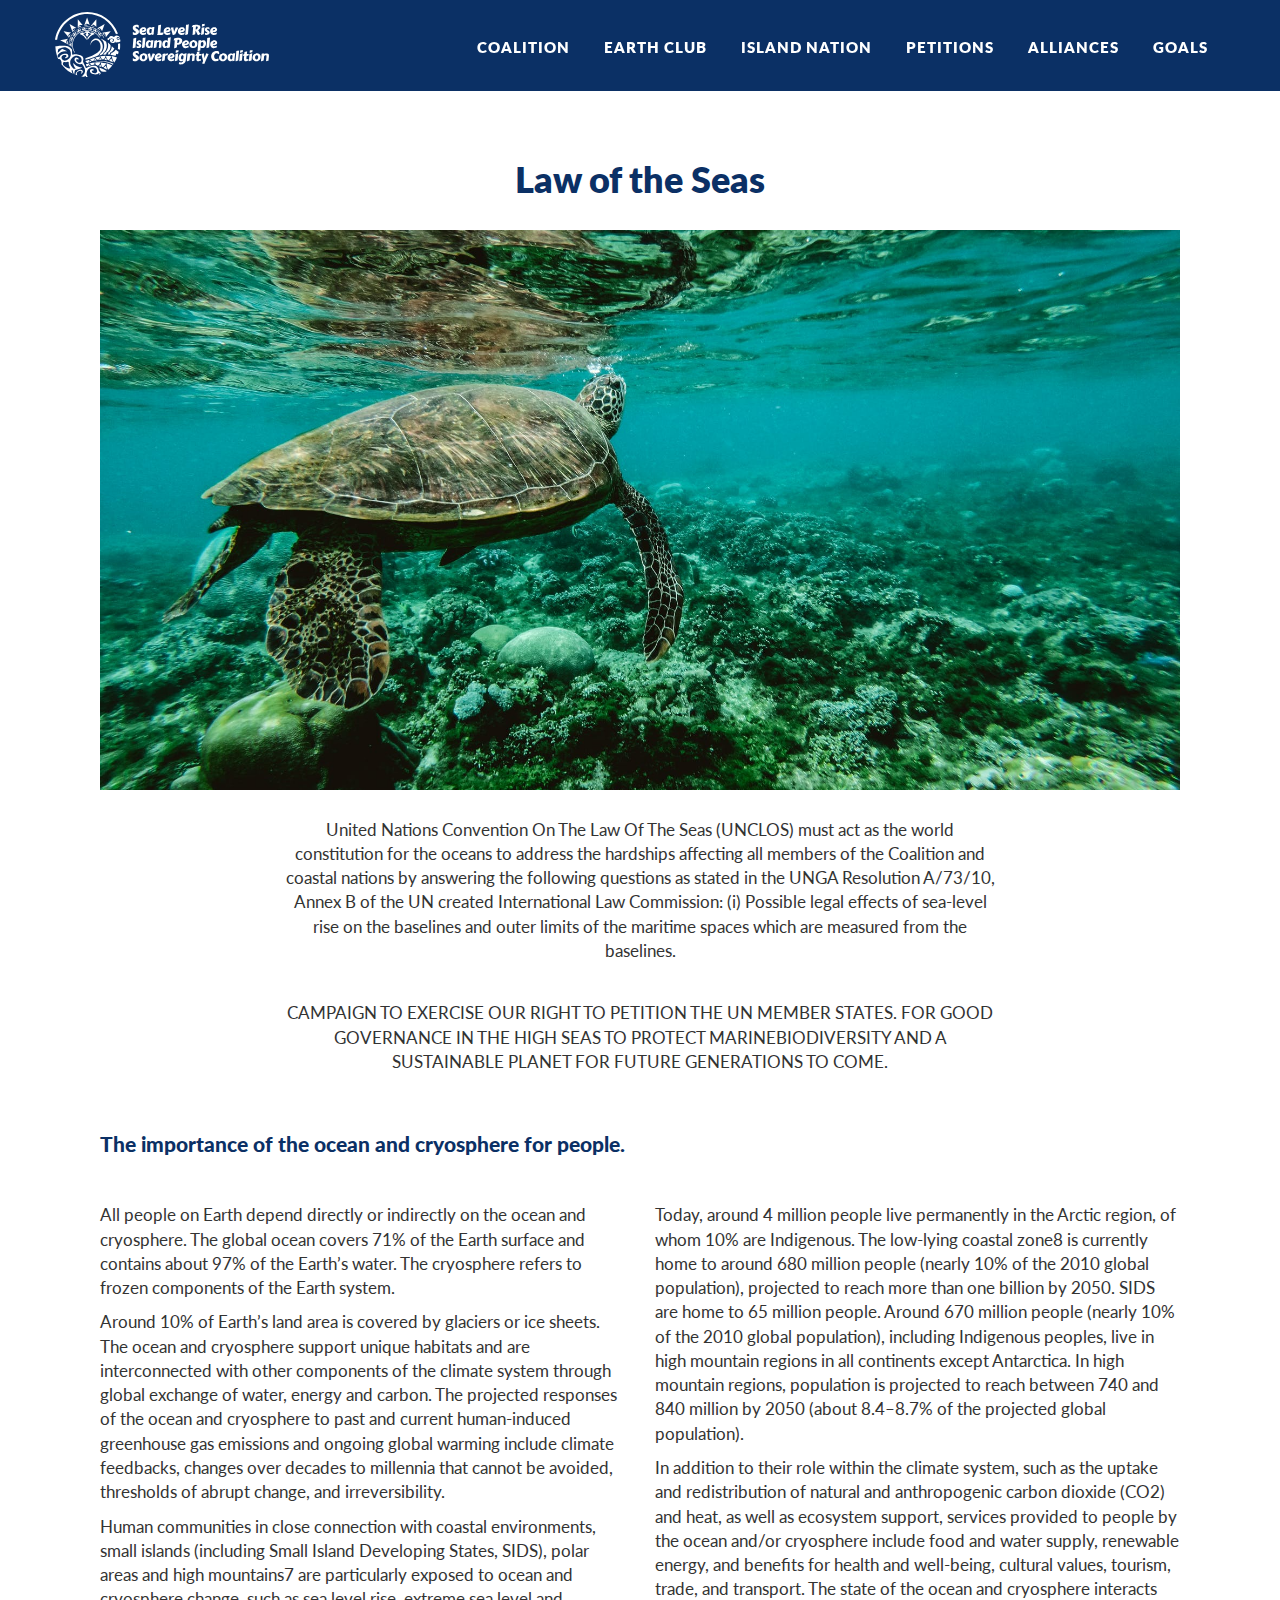
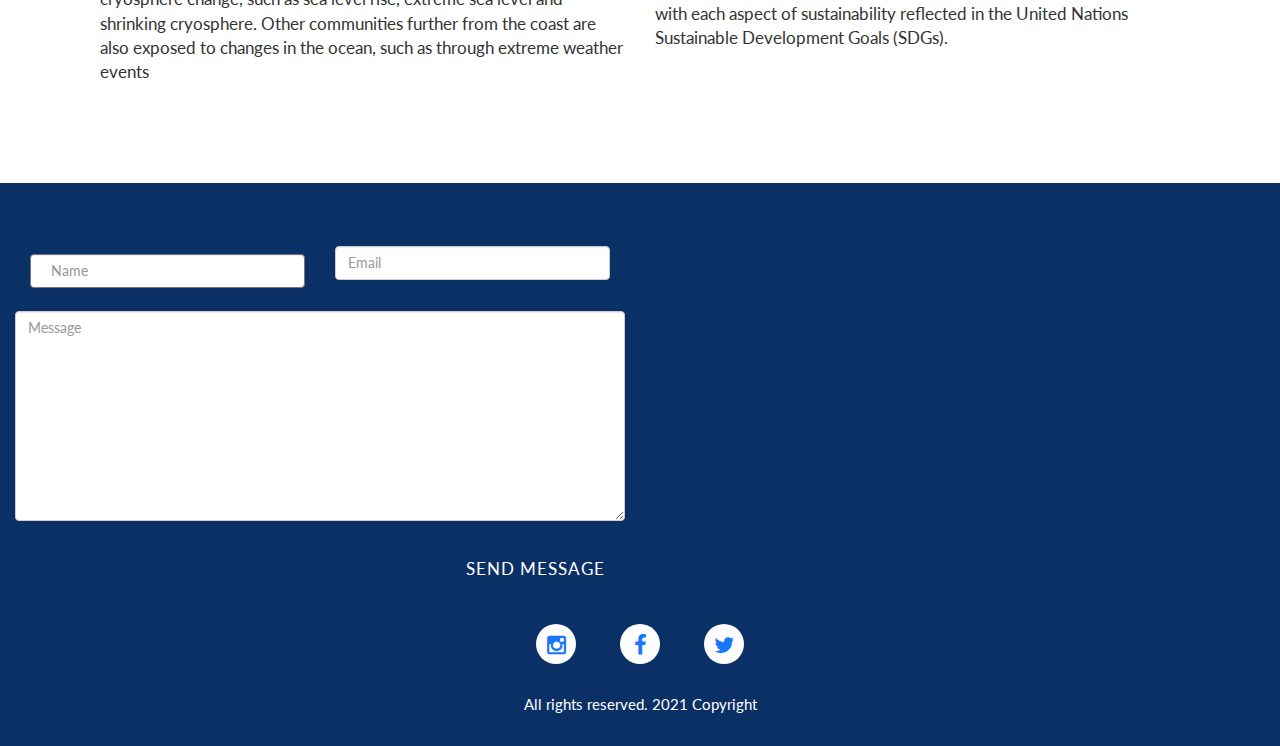
==== petition.html @ afe3230c "Subo petition" ====
<!DOCTYPE html>
<html lang="en">
	<head>
		<meta charset="utf-8" />
		<meta name="viewport" content="width=device-width, initial-scale=1" />
		<title>SLRIPSC</title>
		<meta name="description" content="" />
		<meta name="author" content="Facundo A. Strauch and Brian Corbalan" />

		<!-- Favicons
    ================================================== -->
		<link rel="shortcut icon" href="img/favico.png" type="image/x-icon" />
		<link rel="apple-touch-icon" href="img/apple-touch-icon.png" />
		<link
			rel="apple-touch-icon"
			sizes="72x72"
			href="img/apple-touch-icon-72x72.png"
		/>
		<link
			rel="apple-touch-icon"
			sizes="114x114"
			href="img/apple-touch-icon-114x114.png"
		/>

		<!-- Bootstrap -->
		<link rel="stylesheet" type="text/css" href="css/bootstrap.css" />
		<link
			rel="stylesheet"
			type="text/css"
			href="fonts/font-awesome/css/font-awesome.css"
		/>

		<!-- Slider
    ================================================== -->
		<link href="css/owl.carousel.css" rel="stylesheet" media="screen" />
		<link href="css/owl.theme.css" rel="stylesheet" media="screen" />

		<!-- Stylesheet
    ================================================== -->
		<link rel="stylesheet" type="text/css" href="css/style.css" />
		<link
			rel="stylesheet"
			type="text/css"
			href="css/nivo-lightbox/nivo-lightbox.css"
		/>
		<link
			rel="stylesheet"
			type="text/css"
			href="css/nivo-lightbox/default.css"
		/>
		<link rel="preconnect" href="https://fonts.gstatic.com" />
		<link
			href="https://fonts.googleapis.com/css2?family=Lato:ital,wght@0,400;0,900;1,400&display=swap"
			rel="stylesheet"
		/>

		<!-- HTML5 shim and Respond.js for IE8 support of HTML5 elements and media queries -->
		<!-- WARNING: Respond.js doesn't work if you view the page via file:// -->
		<!--[if lt IE 9]>
			<script src="https://oss.maxcdn.com/html5shiv/3.7.2/html5shiv.min.js"></script>
			<script src="https://oss.maxcdn.com/respond/1.4.2/respond.min.js"></script>
		<![endif]-->
	</head>
	<body id="page-top" data-spy="scroll" data-target=".navbar-fixed-top">
		<!-- Navigation
    ==========================================-->
		<nav id="menu" class="navbar navbar-default navbar-fixed-top back-mainblue">
			<div class="container">
				<!-- Brand and toggle get grouped for better mobile display -->
				<div class="navbar-header">
					<button
						type="button"
						class="navbar-toggle collapsed"
						data-toggle="collapse"
						data-target="#bs-example-navbar-collapse-1"
					>
						<span class="sr-only">Toggle navigation</span>
						<span class="icon-bar"></span> <span class="icon-bar"></span>
						<span class="icon-bar"></span>
					</button>
					<a
						class="navbar-brand page-scroll flex-row logo_large"
						href="index.html#page-top"
						><img
							src="img/logo.svg"
							class="logo_img"
							alt="Sea Level Rise Island People Sovereignty Coalition logo"
					/></a>
					<a
						class="navbar-brand page-scroll flex-row logo_small"
						href="#page-top"
						><img
							src="img/logo_small.svg"
							class="logo_img"
							alt="Sea Level Rise Island People Sovereignty Coalition logo"
					/></a>
				</div>

				<!-- Collect the nav links, forms, and other content for toggling -->
				<div class="collapse navbar-collapse" id="bs-example-navbar-collapse-1">
					<ul class="nav navbar-nav navbar-right">
						<li><a href="index.html#slrc" class="page-scroll">Coalition</a></li>
						<li>
							<a href="index.html#earthc" class="page-scroll">Earth Club</a>
						</li>
						<li>
							<a href="index.html#sids" class="page-scroll">Island Nation</a>
						</li>
						<li>
							<a href="index.html#petitions" class="page-scroll">Petitions</a>
						</li>
						<li>
							<a href="index.html#alliances" class="page-scroll">Alliances</a>
						</li>
						<li><a href="index.html#goals" class="page-scroll">Goals</a></li>
					</ul>
				</div>
				<!-- /.navbar-collapse -->
			</div>
			<!-- /.container-fluid -->
		</nav>

		<!-- Sign to Protect Section -->
		<div>
			<div class="first container">
				<div class="row col-xs-12 col-md-12 first slrc_paragraph last-half">
					<div class="section-title">
						<h2 class="tx-center">Law of the Seas</h2>
					</div>
					<div class="col-xs-12 col-md-12 mb-2em">
						<img
							src="img/Petitions/petition-01.jpg"
							class="petitionimg"
							alt="turtle happy"
						/>
					</div>
					<div
						class="col-xs-12 col-md-10 col-md-offset-1 col-lg-8 col-lg-offset-2 tx-center mb-2em"
					>
						<p>
							United Nations Convention On The Law Of The Seas (UNCLOS) must act
							as the world constitution for the oceans to address the hardships
							affecting all members of the Coalition and coastal nations by
							answering the following questions as stated in the UNGA Resolution
							A/73/10, Annex B of the UN created International Law Commission:
							(i) Possible legal effects of sea-level rise on the baselines and
							outer limits of the maritime spaces which are measured from the
							baselines.
						</p>
					</div>

						<div
							class="col-xs-12 col-md-10 col-md-offset-1 col-lg-8 col-lg-offset-2 tx-center mb-2em"
						>
							<p class="uppercase">
								Campaign to exercise our right to petition the un member states.
								For good governance in the high seas to protect
								marinebiodiversity and a sustainable planet for future
								generations to come.
							</p>
						</div>

						<div class="col-xs-12 col-md-12 mb-2em">
							<h3>The importance of the ocean and cryosphere for people.</h3>
						</div>
						<div class="col-xs-12 col-md-6 mb-2em">
							<p>
								All people on Earth depend directly or indirectly on the ocean
								and cryosphere. The global ocean covers 71% of the Earth surface
								and contains about 97% of the Earth’s water. The cryosphere
								refers to frozen components of the Earth system.
							</p>
							<p>
								Around 10% of Earth’s land area is covered by glaciers or ice
								sheets. The ocean and cryosphere support unique habitats and are
								interconnected with other components of the climate system
								through global exchange of water, energy and carbon. The
								projected responses of the ocean and cryosphere to past and
								current human-induced greenhouse gas emissions and ongoing
								global warming include climate feedbacks, changes over decades
								to millennia that cannot be avoided, thresholds of abrupt
								change, and irreversibility.
							</p>
							<p>
								Human communities in close connection with coastal environments,
								small islands (including Small Island Developing States, SIDS),
								polar areas and high mountains7 are particularly exposed to
								ocean and cryosphere change, such as sea level rise, extreme sea
								level and shrinking cryosphere. Other communities further from
								the coast are also exposed to changes in the ocean, such as
								through extreme weather events
							</p>
						</div>

						<div class="col-xs-12 col-md-6 mb-2em">
							<p>
								Today, around 4 million people live permanently in the Arctic
								region, of whom 10% are Indigenous. The low-lying coastal zone8
								is currently home to around 680 million people (nearly 10% of
								the 2010 global population), projected to reach more than one
								billion by 2050. SIDS are home to 65 million people. Around 670
								million people (nearly 10% of the 2010 global population),
								including Indigenous peoples, live in high mountain regions in
								all continents except Antarctica. In high mountain regions,
								population is projected to reach between 740 and 840 million by
								2050 (about 8.4–8.7% of the projected global population).
							</p>
							<p>
								In addition to their role within the climate system, such as the
								uptake and redistribution of natural and anthropogenic carbon
								dioxide (CO2) and heat, as well as ecosystem support, services
								provided to people by the ocean and/or cryosphere include food
								and water supply, renewable energy, and benefits for health and
								well-being, cultural values, tourism, trade, and transport. The
								state of the ocean and cryosphere interacts with each aspect of
								sustainability reflected in the United Nations Sustainable
								Development Goals (SDGs).
							</p>
						</div>
					</div>
				</div>
			</div>
		</div>

		<div class="col-xs-12 col-md-6">
			<h3>Leave us a message</h3>
			<form name="sentMessage" id="contactForm" novalidate>
						  <div class="row">
							  <div class="col-md-6">
								  <div class="form-group">
									  <input
										  type="text"
										  id="name"
										  class="form-control"
										  placeholder="Name"
										  required="required"
									  />
									  <p class="help-block text-danger"></p>
								  </div>
							  </div>
							  <div class="col-md-6">
								  <div class="form-group">
									  <input
										  type="email"
										  id="email"
										  class="form-control"
										  placeholder="Email"
										  required="required"
									  />
									  <p class="help-block text-danger"></p>
								  </div>
							  </div>
						  </div>
						  <div class="form-group">
							  <textarea
								  name="message"
								  id="message"
								  class="form-control he-15em"
								  rows="4"
								  placeholder="Message"
								  required
							  ></textarea>
							  <p class="help-block text-danger"></p>
						  </div>
						  <div id="success"></div>
						  <button type="submit" class="btn btn-custom btn-lg float-right">
							  Send Message
						  </button>
					  </form>
		  </div>



		<!-- Footer Section -->
		<div id="footer">
			<div class="container text-center">
				<div class="col-md-8 col-md-offset-2">
					<div class="social">
						<ul>
							<li>
								<a href="#"><i class="fa fa-instagram"></i></a>
							</li>
							<li>
								<a href="#"><i class="fa fa-facebook"></i></a>
							</li>
							<li>
								<a href="#"><i class="fa fa-twitter"></i></a>
							</li>
						</ul>
					</div>
					<p>
						All rights reserved. 2021 <a href="#" rel="nofollow">Copyright</a>
					</p>
				</div>
			</div>
		</div>

		<script type="text/javascript" src="js/jquery.1.11.1.js"></script>
		<script type="text/javascript" src="js/bootstrap.js"></script>
		<script type="text/javascript" src="js/SmoothScroll.js"></script>
		<script type="text/javascript" src="js/nivo-lightbox.js"></script>
		<script type="text/javascript" src="js/jquery.isotope.js"></script>
		<script type="text/javascript" src="js/owl.carousel.js"></script>
		<script type="text/javascript" src="js/jqBootstrapValidation.js"></script>
		<script type="text/javascript" src="js/contact_me.js"></script>
		<script type="text/javascript" src="js/main.js"></script>
	</body>
</html>
---- css/style.css ----
:root {
	--background: #F9F9F9;
	--mainprimary:   #1776fc;
	--maindark: #0b3065;
	--black:  #000000;
	--grey: #333333;
	--greysoft: #777777;
	--white: #FFFFFF;
	--gradient:#b6d9f6;
	/* Design by Facundo A. Strauch and Brian Corbalan */
}

  .white{
	color:var(--white);
  }

  .maincolor{
	  color: var(--mainprimary);
  }

  .maindark{
	  color: var(--maindark);
  }

  .bold{
	  font-weight: 900;
  }
  .italic{
	  font-style: italic;
  }

body, html {
	font-family: 'Lato', sans-serif;
	text-rendering: optimizeLegibility !important;
	-webkit-font-smoothing: antialiased !important;
	color: var(--grey);
	font-weight: 400;
	width: 100% !important;
	height: 100% !important;
}
h1{
	font-family: 'Lato', sans-serif;
	margin: 0 0 20px 0;
	font-weight: 800;
	font-size: 36px;
	color: var(--maindark);
}
h2 {
	font-family: 'Lato', sans-serif;
	margin: 0 0 20px 0;
	font-weight: 800;
	font-size: 36px;
	color: var(--maindark);
}
h3, h4 {
    font-family: 'Lato', sans-serif;
    font-size: 21px;
    font-weight: 900;
    color: var(--maindark);
	margin-bottom: 20px;
}
h5 {
	font-family: 'Lato', sans-serif;
	font-weight: 700;
	line-height: 20px;
}
p {
	font-size: 17px;
}
p.intro {
	margin: 12px 0 0;
	line-height: 24px;
}
a {
	color: var(--mainprimary);
	font-weight: 400;
}
a:hover, a:focus {
	text-decoration: none;
	color: var(--maindark);
}
ul, ol {
	list-style: none;
}
.clearfix:after {
	visibility: hidden;
	display: block;
	font-size: 0;
	content: " ";
	clear: both;
	height: 0;
}
.clearfix {
	display: inline-block;
}
* html .clearfix {
	height: 1%;
}
.clearfix {
	display: block;
}
ul, ol {
	padding: 0;
}
hr {
	height: 3px;
	width: 70px;
	text-align: center;
	position: relative;
	background: var(--mainprimary);
	margin: 0 auto;
	margin-bottom: 20px;
	border: 0;
}
.tx-center{
	text-align: center;
}
.tx-right{
	text-align: right;
}
.tx-left{
	text-align: left;
}

.flex_end{
	display: flex;
	justify-content: flex-end;
}

.uppercase{
	text-transform: uppercase;
}



/* Navigation */
#menu {
	padding: 20px;
	transition: all 0.8s;
}
.logo_img{
	height: 130%;
	margin-top: 0;
}

@media (max-width: 300px){
	.logo_img {
		height: 85%;
		margin-top: 12px;
	}
}

@media (max-width: 768px) {
	.logo_img {
		margin-left: 20px;
	}
}

#menu.navbar-default {
	background-color: rgba(248, 248, 248, 0);
	border-color: rgba(231, 231, 231, 0);
}
#menu a.navbar-brand {
	font-size: 26px;
	font-weight: 600;
	color: var(--white);
	padding: 0;
	transform: translateY(-8px);
}
#menu.navbar-default .navbar-nav > li > a {
    text-transform: uppercase;
    color: var(--white);
    font-size: 15px;
    font-weight: 800;
    letter-spacing: 1px;
    padding: 8px 2px;
    border-radius: 0;
    margin: 9px 15px 0 15px;
}

#menu .logo_large{
	display: block;
}

#menu .logo_small{
	display: none;
}

@media (max-width: 1200px) {
	#menu.navbar-default .navbar-nav > li > a {
		font-size: 15px;
		margin: 9px 10px 0 10px;
	}
}


@media (max-width: 991px) {
	#menu.navbar-default .navbar-nav > li > a {
		margin: 9px 5px 0 5px;
	}
	#menu .logo_large{
		display: none;
	}
	#menu .logo_small{
		display: block;
	}
}

@media (max-width: 767px) {
	#menu .logo_large{
		display: block;
	}
	#menu .logo_small{
		display: none;
	}
}

#menu.navbar-default .navbar-nav > li > a:hover {
	color: var(--mainprimary);
}
.on {
	background: -prefix-linear-gradient(left, var(--maindark),var(--maindark));
	background: linear-gradient(to left, var(--maindark), var(--maindark)); !important;
	padding: 0 !important;
	padding: 15px 0 !important;
}
.navbar-default .navbar-nav > .active > a, .navbar-default .navbar-nav > .active > a:hover, .navbar-default .navbar-nav > .active > a:focus {
	color: var(--mainprimary) !important;
	background-color: transparent;
}
.navbar-toggle {
	border-radius: 0;
}
.navbar-default .navbar-toggle:hover, .navbar-default .navbar-toggle:focus {
	background-color: var(--white);
	border-color: var(--white);
}
.navbar-default .navbar-toggle:hover>.icon-bar {
	background-color: var(--mainprimary);
}
.section-title {
	margin-bottom: 30px;
}
.section-title p {
	font-size: 18px;
}
.w75{
	width: 75%;
    margin: auto;
}

.btn-custom {
	text-transform: uppercase;
	color: var(--white);
	background-color: var(--maindark);
	padding: 10px 20px;
	letter-spacing: 1px;
	margin: 0;
	font-size: 17px;
	font-weight: 400;
	border-radius: 0px;
	margin-top: 20px;
	transition: all 0.3s;
}

.btn-custom:hover, .btn-custom:focus, .btn-custom.focus, .btn-custom:active, .btn-custom.active {
	color: var(--white);
	background-color: var(--mainprimary);
}
.btn:active, .btn.active {
	background-image: none;
	outline: 0;
	-webkit-box-shadow: none;
	box-shadow: none;
}
a:focus, .btn:focus, .btn:active:focus, .btn.active:focus, .btn.focus, .btn:active.focus, .btn.active.focus {
	outline: none;
	outline-offset: none;
}

.btn-custom-in {
	text-transform: uppercase;
	color: var(--white);
	background-color: var(--mainprimary);
	padding: 10px 20px;
	letter-spacing: 1px;
	margin: 0;
	font-size: 17px;
	font-weight: 400;
	border-radius: 0px;
	margin-top: 20px;
	transition: all 0.3s;
}
.btn-custom-in:hover, .btn-custom-in:focus, .btn-custom-in.focus, .btn-custom-in:active, .btn-custom-in.active {
	color: var(--maindark);
	background-color: var(--mainprimary);
}
.btn:active, .btn.active {
	background-image: none;
	outline: 0;
	-webkit-box-shadow: none;
	box-shadow: none;
}
a:focus, .btn:focus, .btn:active:focus, .btn.active:focus, .btn.focus, .btn:active.focus, .btn.active.focus {
	outline: none;
	outline-offset: none;
}


/* Header Section */
.intro {
	display: table;
	width: 100%;
	min-height: 100vh;
	padding: 0;
	background: url(../img/intro-bg.jpg) top center no-repeat;
	background-color: var(--background);
	-webkit-background-size: cover;
	-moz-background-size: cover;
	background-size: cover;
	-o-background-size: cover;
}
.intro .overlay {
	/* Permalink - use to edit and share this gradient: https://colorzilla.com/gradient-editor/#000000+0,0077b6+100&0.6+0,0.4+100 */
background: -moz-linear-gradient(top,  rgba(0,0,0,0.2) 0%, rgba(0,119,182,0.2) 100%); /* FF3.6-15 */
background: -webkit-linear-gradient(top,  rgba(0,0,0,0.2) 0%,rgba(0,119,182,0.2) 100%); /* Chrome10-25,Safari5.1-6 */
background: linear-gradient(to bottom,  rgba(0,0,0,0.2) 0%,rgba(0,119,182,0.2) 100%); /* W3C, IE10+, FF16+, Chrome26+, Opera12+, Safari7+ */
filter: progid:DXImageTransform.Microsoft.gradient( startColorstr='#99000000', endColorstr='#660077b6',GradientType=0 ); /* IE6-9 */
min-height: 100vh;

}
.intro .fa {
	font-size: 94px;
	margin-bottom: 40px;
	color: var(--white);
}
.intro h2 {
	color: var(--white);
	font-size: 4em;
	font-weight: 900;
	letter-spacing: -1px;
	margin-top: 0;
	margin-bottom: 10px;
	text-transform: uppercase;
	font-family: 'Lato', sans-serif;
	font-style: italic;
}

@media (max-width: 2000px) {
	.intro h2 {
		font-size: 3.4em;
	}
}

@media (max-width: 600px) {
	.intro br {
		display: none;
	}
}

header .intro-text {
    padding: 8em 2em 8em 1em;
}
.w100{
	width: 100%;
}
.w50{
	width: 50%;
}
.w25{
	width: 25%;
}

.flex{
	display: flex;
	flex-direction: column;
}

.flex-row{
	display: flex;
	flex-direction: row;
}

.flex-row-responsive{
	display: flex;
	flex-direction: row;
}


/*Why should we care?*/
#care{
	background-color: var(--background);
}
.careimg{
	width: 100%;
    max-height: 40vh;
	min-height: 20em;
    object-fit: cover;
	object-position: top center;
}



/*Education*/
.education_back{
background-color: var(--background);
}


/* Slrc Section */
#slrc{
	background-color: var(--background);
}
.slrc_img{
	width: 100%;
	margin-bottom: 0px;
	position:relative;
}
@media (max-width: 992px){
	.slrc_img{
		margin-bottom: 60px;
	}
}

.slr_one_back{
	width: 100%;
	min-height: 50vh;
	background: var(--background) url(../img/slrc/slrc_one.jpg) center center no-repeat ;
	background-size: cover;
	display: flex;
	padding: 2em 0em;
}

@media (max-width: 992px){
	.slr_one_back{
		background: var(--background);
		min-height: 0vh;
		padding: 0;
	}
}

.slr_two_back{
	width: 100%;
	min-height: 50vh;
	background: var(--background) url(../img/slrc/slrc_two.jpg) center center no-repeat ;
	background-size: cover;
	display: flex;
	padding: 2em 0em;
}

@media (max-width: 992px){
	.slr_two_back{
		background: var(--background);
		min-height: 0vh;
		padding: 0;
	}
}

.slr_three_back{
	width: 100%;
	min-height: 50vh;
	background: var(--background) url(../img/slrc/slrc_three.jpg) center center no-repeat ;
	background-size: cover;
	display: flex;
	padding: 2em 0em;
}

@media (max-width: 992px){
	.slr_three_back{
		background: var(--background);
		min-height: 0vh;
		padding: 0;
	}
}

.slr_four_back{
	width: 100%;
	min-height: 50vh;
	background: var(--background) url(../img/slrc/slrc_five.jpg) center center no-repeat ;
	background-size: cover;
	display: flex;
	padding: 2em 0em;
}

@media (max-width: 992px){
	.slr_four_back{
		background: var(--background);
		min-height: 0vh;
		padding: 0;
	}
}

.slrc-img{
	display: none;
	width: 100%;
	max-height: 20em;
	min-height: 11em;
	margin-top: 2em;
	object-fit: cover;
	object-position: center center;
}

@media (max-width: 992px){
	.slrc-img{
		display: block;
	}
}


/*Otros*/
.pb-80{
	padding-bottom: 80px;
}
.pb-120{
	padding-bottom: 80px;
}

.ptb-8-5{
padding-top: 8em;
padding-bottom: 5em;
}

.mb-1em{
	margin-bottom: 1em;
}

.mb-2em{
	margin-bottom: 2em;
}

.pl-2em{
	padding-left: 2em;
}

.mb-4em{
	margin-bottom: 4em;
}

.mr-2em{
	margin-right: 2em;
}

.pad-rig-3em{
	padding-right: 3em;
}

.pad-left-3em{
	padding-left: 3em;
}

@media (max-width: 992px){
	.pad-rig-3em{
		padding-right: 0px;
	}
		.pad-left-3em{
		padding-left: 0px;
	}
}

.he-15em{
	min-height: 15em;
}



/*WWDYW*/

.videoyt_one{
    width: 69%;
    height: 582px;
    position: absolute;
    top: 0;
    right: 0;
    bottom: 0;
    left: 0;
    margin: auto;
}

@media (max-width: 1530px) {
	.videoyt_one{
		width: 68%;
		height: 448px;
	}
}

@media (max-width: 1200px) {
	.videoyt_one{
		width: 67%;
		height: 366px;
	}
}

@media (max-width: 992px) {
	.videoyt_one{
		width: 67%;
		height: 283px;
	}
}

.wwdyw_back{
	width: 100%;
	min-height: 100vh;
	background: var(--maindark) url(../img/yt_frame/yt_background.jpg) center center no-repeat fixed;
	background-size: cover;
	display: flex;
	padding: 2em 0em;
}

@media (max-width: 768px){
	.wwdyw_back{
		min-height: 50vh;
	}
}

.justify-content-center{
	justify-content: center;
	display: flex;
}

.justify-content-flex-end{
	justify-content: flex-end;
	display: flex;
}

.align-center{
	display: flex;
	align-items: center;
}

.align-flexend{
	display: flex;
	align-items: flex-end;
}

.container_videoyt{
    width: 100%;
    display: flex;
    justify-content: center;
	position: relative;
}

.position-relative{
	position: relative;
}




.videoyt_two{
	width: 69%;
    height: 582px;
    position: absolute;
    top: 0;
    right: 0;
    bottom: 0;
    left: 0;
    margin: auto;
}

@media (max-width: 1530px) {
	.videoyt_two{
		width: 68%;
		height: 447px;
	}
}

@media (max-width: 1200px) {
	.videoyt_two{
		width: 67%;
		height: 366px;
	}
}

@media (max-width: 992px) {
	.videoyt_two{
		width: 67%;
		height: 283px;
	}
}


.videoyt_three{
	width: 69%;
    height: 582px;
    position: absolute;
	top: 0;
	right: 0;
	bottom: 0;
	left: 0;
	margin: auto;
}

@media (max-width: 1530px) {
	.videoyt_three{
		width: 68%;
		height: 448px;
		position: absolute;
		top: 0;
		right: 0;
		bottom: 0;
		left: 0;
		margin: auto;
	}
}

@media (max-width: 1200px) {
	.videoyt_three{
		width: 67%;
		height: 366px;
		position: absolute;
		top: 0;
		right: 0;
		bottom: 0;
		left: 0;
		margin: auto;
	}
}

@media (max-width: 992px) {
	.videoyt_three{
		width: 67%;
		height: 283px;
		position: absolute;
		top: 0;
		right: 0;
		bottom: 0;
		left: 0;
		margin: auto;
	}
}

.yt_frame{
    position: relative;
    width: 100%;
	display: inline-block;
}

@media (max-width: 768px){
	.yt_frame{
		display: none;
	}
}


/* Earth Club Section */
.earthclubflag{
	width: 100%;
	min-height: 6em;
	object-fit: cover;
	margin-bottom: 1em;
}

.earthclubimg{
    width: 100%;
    max-height: 40vh;
	min-height: 20em;
    object-fit: cover;
	object-position: top center;
}

.map_back{
	width: 100%;
	min-height: 100vh;
	background: var(--maindark) url(../img/earthclub/map_background.jpg) center center no-repeat fixed;
	background-size: cover;
	display: flex;
	padding: 2em 0em;
}

@media (max-width: 768px){
	.map_back{
		min-height: 50vh;
	}
}


/*Small Island Developing States*/
.sids-div{
	display: flex;
	align-items: center;
	justify-content: center;
}

.island-country{
	padding: 1em;
}

.sids_img{
	width: 80%;
}


.sids_img_cell{
	width: 80%;
}

@media (max-width: 1530px) {
	.sids_img {
	  width: 100%;
	}
}

@media (max-width: 500px) {
	.sids_img_cell {
	  width: 100%;
	}
}

.display-none-992{
	display: block;
}

.display-none-flex-992{
	display: flex;
}

.display-block-992{
	display: none;
}

@media (max-width: 992px) {
	.display-none-992{
		display: none;
	}
	.display-none-flex-992{
		display: none;
	}
	
	.display-block-992{
		display: flex;
	}
}

/*How to Help*/
#hcyh .fa {
	font-size: 20px;
}
#hcyh .social i.fa:hover {
	background: var(--mainprimary);
	color: var(--white);
}

.help_social_network{
	display: flex;
	justify-content: flex-end;
	margin-top: 3em;
}

.social_item{
	display: flex;
    flex-direction: row;
    margin-left: 2em;
}

.social_link{
	font-style: italic;
	margin-left: 0.5em;
}

#hcyh a{
	color: var(--maindark);
}
#hcyh a p{
	color: var(--grey);
}

#hcyh a:hover, #hcyh a p:hover{
	color:var(--mainprimary)
}





.help_img {
    width: 100%;
	height: 560px;
	object-fit: cover;
	object-position: bottom center;
}

@media (max-width: 1530px) {
	.help_img{
		height: 665px;
	}
}

@media (max-width: 1200px) {
	.help_img{
		height: 785px;
	}
}

@media (max-width: 992px) {
	.help_img{
		height: 285px;
		object-position: bottom center;
	}
}






/*Petitions*/
.petition_back{
	width: 100%;
	min-height: 50vh;
	background: var(--maindark) url(../img/petitions/petition_background.jpg) center center no-repeat fixed;
	background-size: cover;
	display: flex;
	padding: 2em 0em;
}

.petition-box{
    background-color: rgba(255, 255, 255, 0.6);
    padding:0.3em 1.2em 0.7em 1.2em;
    min-height: 30em;
    display: flex;
    flex-direction: column;
    justify-content: space-between;
	margin-bottom: 3em;
}


@media (max-width: 1530px){
	.petition-box{
		min-height: 38em;
	}
}

@media (max-width: 1200px){
	.petition-box{
		min-height: 49em;
	}
}

@media (max-width: 992px){
	.petition-box{
		min-height: 0em;
	}
}


.div-btn-petition{
	display: flex;
	justify-content: flex-end;
	justify-self: flex-end;
	align-items: flex-end;
}

.btn-petition{
	display: flex;
	justify-content: center;
}


/*Morph*/
.morph_back{
	width: 100%;
	min-height: 100vh;
	background: var(--maindark) url(../img/morph/morph_background.jpg) center center no-repeat fixed;
	background-size: cover;
	display: flex;
	padding: 2em 0em;
}

@media (max-width: 768px){
	.morph_back{
		min-height: 50vh;
	}
}



/*Alliances*/
.all_logos{
	display: flex;
    flex-direction: row;
    justify-content: space-evenly;
    flex-wrap: wrap;
}
.alliance_logo_div{
    display: flex;
    flex-direction: column;
    align-items: center;
    padding: 2em 1em;
	max-width: 15em;
}
.alliance_logo_img{
	max-height: 100px;
}
.organization_logo_div{
    display: flex;
    flex-direction: column;
    align-items: center;
    padding: 2em 2em;
}

#alliances .alliance-h3{
    font-weight: 900;
    font-size: 18px;
}


.a_alliance h3{
	color: var(--maindark);
	font-weight: 900;
}

.a_alliance:hover h3, .a_alliance:focus h3{
	color: var(--mainprimary);
}


/*Goals Section*/

.earth-box{
    background-color: rgba(255, 255, 255, 0.6);
    padding:0.3em 1.2em 0.7em 1.2em;
	line-height: 2;
}

@media (max-width: 1200px){
	.earth-box{
		line-height: 1.45;
	}
}


.world-text{
	width: 750px;
	max-width: 750px;
	max-height: 750px;
	flex-direction: column;
	position: relative;
	padding-left: 45px;
}


@media (max-width: 1530px){
	.world-text{
		width: 585px;
		max-width: 585px;
	}
}

@media (max-width: 1200px){
	.world-text{
		width: 485px;
		max-width: 485px;
	}
}

@media (max-width: 992px){
	.world-text{
		width: 375px;
		max-width: 375px;
		padding-left: 45px;
	}
}

@media (max-width: 768px){
	.world-text{
		width: 100%;
		max-width: 750px;
		padding: 0 15px 0 15px;
	}
}



.world-img{
	max-height: 750px;
	width: 50%;
	display: flex;
	justify-content: flex-end;
}

@media (max-width: 768px){
	.world-img{
		display: none;
	}
}

.goal_earth{
    width: 100%;
    object-fit: scale-down;
    object-position: bottom right;
	padding-left: 2em;
}

.goal_back{
	width: 100%;
	min-height: 50vh;
	background: var(--maindark) url(../img/goals/goal-bg.gif) center center no-repeat fixed;
	background-size: cover;
	display: flex;
}

#goals .overlay{
    margin: auto;
    width: 100%;
    min-height: 50vh;
    background: rgba(255, 255, 255, 0.699);
}


.sdgs_img{
	width: 80%;
	margin-bottom: 0px;
	margin-top: 2em;
	position:relative;
	padding: 0px 15px 0px 15px;
}

@media (max-width: 992px){
	.sdgs_img{
		width: 90%;
		margin-top: 0em;
	}
}

@media (max-width: 768px){
	.sdgs_img{
		width: 100%;
		margin-top: 0em;
	}
}


/* Footer Section*/
#footer {
	background: var(--maindark);
	padding: 30px 0 20px;
}
#footer .social {
	margin: 10px 0 30px 0;
}
#footer .social ul li {
	display: inline-block;
	margin: 0 20px;
}
#footer .social i.fa {
	font-size: 22px;
	width: 40px;
	height: 40px;
	padding: 10px;
	background: var(--white);
	color: var(--mainprimary);
	border-radius: 50%;
	transition: all 0.3s;
}
#footer .social i.fa:hover {
	background: var(--mainprimary);
	color: var(--white);
}
#footer p {
	color: var(--white);
	font-size: 15px;
}
#footer a {
	color: var(--white);
}
#footer a:hover {
	color: var(--mainprimary);
}



.first_div{
	margin-top: 75px;
	margin-bottom: 20px;
}

.slrc_paragraph{
	padding-top: 40px;
    padding-bottom: 20px;
}

.first{
	padding-top:80px;
}

.first-half{
	padding-top:40px;
}


.last-half-mar{
	margin-bottom: 60px;
}

.last-half{
	padding-bottom: 60px;
}

.last{
	padding-bottom: 120px;
}

.fs-18{
	font-size: 18px;
}

.float-right{
	float: right;
}

.flex-end{
	justify-content: flex-end;
}

.flex-start{
	justify-content: flex-start;
}

.pad-15px{
	padding-left: 15px;
	padding-right: 15px;
}

.display-650-countries{
	display:flex;
}

@media (max-width: 650px){
	.display-650-countries{
		display:none;
	}
}


.display-650-countries-cell{
	display:none;
}

@media (max-width: 650px){
	.display-650-countries-cell{
		display:flex;
	}
}

.padding-zero{
	padding:0;
}


.responsive-768{
	display:flex;
}

@media (max-width: 768px){
	.responsive-768{
		display: none;
	}
}


.responsive-768-cell{
	display: none;
}

@media (max-width: 768px){
	.responsive-768-cell{
		display: inline-block;
	}
}


.videoyt_three_cell{
    width: 100%;
    height: 406px;
    margin-top: 1em;
    margin-bottom: 80px;
}
.videoyt_two_cell{
    width: 100%;
    height: 406px;
    margin-top: 1em;
    margin-bottom: 80px;
}
.videoyt_one_cell{
    width: 100%;
    height: 406px;
    margin-top: 1em;
    margin-bottom: 80px;
}





@media (max-width: 728px){
	.videoyt_three_cell, .videoyt_two_cell, .videoyt_one_cell{
		height: 384px;
	}
}

@media (max-width: 688px){
	.videoyt_three_cell, .videoyt_two_cell, .videoyt_one_cell{
		height: 350px;
	}
}


@media (max-width: 648px){
	.videoyt_three_cell, .videoyt_two_cell, .videoyt_one_cell{
		height: 350px;
	}
}

@media (max-width: 608px){
	.videoyt_three_cell, .videoyt_two_cell, .videoyt_one_cell{
		height: 315px;
	}
}

@media (max-width: 568px){
	.videoyt_three_cell, .videoyt_two_cell, .videoyt_one_cell{
		height: 292px;
	}
}

@media (max-width: 528px){
	.videoyt_three_cell, .videoyt_two_cell, .videoyt_one_cell{
		height: 271px;
	}
}

@media (max-width: 488px){
	.videoyt_three_cell, .videoyt_two_cell, .videoyt_one_cell{
		height: 248px;
	}
}

@media (max-width: 448px){
	.videoyt_three_cell, .videoyt_two_cell, .videoyt_one_cell{
		height: 224px;
	}
}

@media (max-width: 408px){
	.videoyt_three_cell, .videoyt_two_cell, .videoyt_one_cell{
		height: 203px;
	}
}

@media (max-width: 368px){
	.videoyt_three_cell, .videoyt_two_cell, .videoyt_one_cell{
		height: 181px;
	}
}

@media (max-width: 328px){
	.videoyt_three_cell, .videoyt_two_cell, .videoyt_one_cell{
		height: 150px;
	}
}

@media (max-width: 288px){
	.videoyt_three_cell, .videoyt_two_cell, .videoyt_one_cell{
		height: 132px;
	}
}

@media (max-width: 248px){
	.videoyt_three_cell, .videoyt_two_cell, .videoyt_one_cell{
		height: 110px;
	}
}



/*Sign a petition page */

.petitionimg{
    width: 100%;
    max-height: 50vh;
	min-height: 40em;
    object-fit: cover;
	object-position: center center;
}


/*FORM */

input[type=text], select {
  width: 100%;
  padding: 12px 20px;
  margin: 8px 0;
  display: inline-block;
  border: 1px solid var(--greysoft);
  border-radius: 4px;
  box-sizing: border-box;
}

input[type=text2], select {
  width: 100%;
  padding: 12px 20px;
  margin: 8px 0;
  display: inline-block;
  border: 1px solid var(--greysoft);
  border-radius: 4px;
  box-sizing: border-box;
}

button[type=submit] {
  background-color: var(--maindark);
  color: white;
  padding: 14px 20px;
  margin: 8px 0px 20px;
  border: none;
  cursor: pointer;
}

button[type=submit]:hover {
  background-color: var(--mainprimary);
}

.back-mainblue{
	background: -prefix-linear-gradient(left, var(--maindark),var(--gradient));
	background:linear-gradient(to right, var(--maindark), var(--maindark));;
}
---- css/nivo-lightbox/default.css ----
/*
 * Nivo Lightbox Default Theme v1.0
 * http://dev7studios.com/nivo-lightbox
 *
 * Copyright 2013, Dev7studios
 * Free to use and abuse under the MIT license.
 * http://www.opensource.org/licenses/mit-license.php
 */
 
 .nivo-lightbox-theme-default * {
    -webkit-box-sizing: initial !important;
    -moz-box-sizing: initial !important;
    box-sizing: initial !important;
 }
.nivo-lightbox-theme-default.nivo-lightbox-overlay { 
	background: #666;
	background: rgba(0,0,0,0.6); 
}
.nivo-lightbox-theme-default .nivo-lightbox-content.nivo-lightbox-loading { background: url(loading.gif) no-repeat 50% 50%; }

.nivo-lightbox-theme-default .nivo-lightbox-nav {
	top: 10%;
	width: 8%;
	height: 80%;
	text-indent: -9999px;
	background-repeat: no-repeat;
	background-position: 50% 50%;
	opacity: 0.5;
}
.nivo-lightbox-theme-default .nivo-lightbox-nav:hover { 
	opacity: 1; 
	background-color: transparent;
}
.nivo-lightbox-theme-default .nivo-lightbox-prev { 
	background-image: url(prev.png); 
	border-radius: 0 3px 3px 0;
}
.nivo-lightbox-theme-default .nivo-lightbox-next { 
	background-image: url(next.png); 
	border-radius: 3px 0 0 3px;
}

.nivo-lightbox-theme-default .nivo-lightbox-close {
	display: block;
	background: url(close.png) no-repeat 5px 5px;
	width: 16px;
	height: 16px;
	text-indent: -9999px;
	padding: 5px;
	opacity: 0.5;
}
.nivo-lightbox-theme-default .nivo-lightbox-close:hover { opacity: 1; }

.nivo-lightbox-theme-default .nivo-lightbox-title-wrap { bottom: -7%; }
.nivo-lightbox-theme-default .nivo-lightbox-title {
	font: 14px/20px 'Helvetica Neue', Helvetica, Arial, sans-serif;
	font-style: normal;
	font-weight: normal;
	background: #000;
	color: #fff;
	padding: 7px 15px;
	border-radius: 30px;
}

.nivo-lightbox-theme-default .nivo-lightbox-image img {
	background: #fff;
	-webkit-box-shadow: 0px 1px 1px rgba(0,0,0,0.4);
	   -moz-box-shadow: 0px 1px 1px rgba(0,0,0,0.4);
	        box-shadow: 0px 1px 1px rgba(0,0,0,0.4);
}
.nivo-lightbox-theme-default .nivo-lightbox-ajax,
.nivo-lightbox-theme-default .nivo-lightbox-inline {
	background: #fff;
	padding: 40px;
	-webkit-box-shadow: 0px 1px 1px rgba(0,0,0,0.4);
	   -moz-box-shadow: 0px 1px 1px rgba(0,0,0,0.4);
	        box-shadow: 0px 1px 1px rgba(0,0,0,0.4);
}

@media (-webkit-min-device-pixel-ratio: 1.3),
       (-o-min-device-pixel-ratio: 2.6/2),
       (min--moz-device-pixel-ratio: 1.3),
       (min-device-pixel-ratio: 1.3),
       (min-resolution: 1.3dppx) {

	.nivo-lightbox-theme-default .nivo-lightbox-content.nivo-lightbox-loading { 
		background-image: url(loading@2x.gif); 
		background-size: 32px 32px;
	}
	.nivo-lightbox-theme-default .nivo-lightbox-prev { 
		background-image: url(prev@2x.png); 
		background-size: 48px 48px;
	}
	.nivo-lightbox-theme-default .nivo-lightbox-next { 
		background-image: url(next@2x.png); 
		background-size: 48px 48px;
	}
	.nivo-lightbox-theme-default .nivo-lightbox-close { 
		background-image: url(close@2x.png); 
		background-size: 16px 16px;
	}
	
}
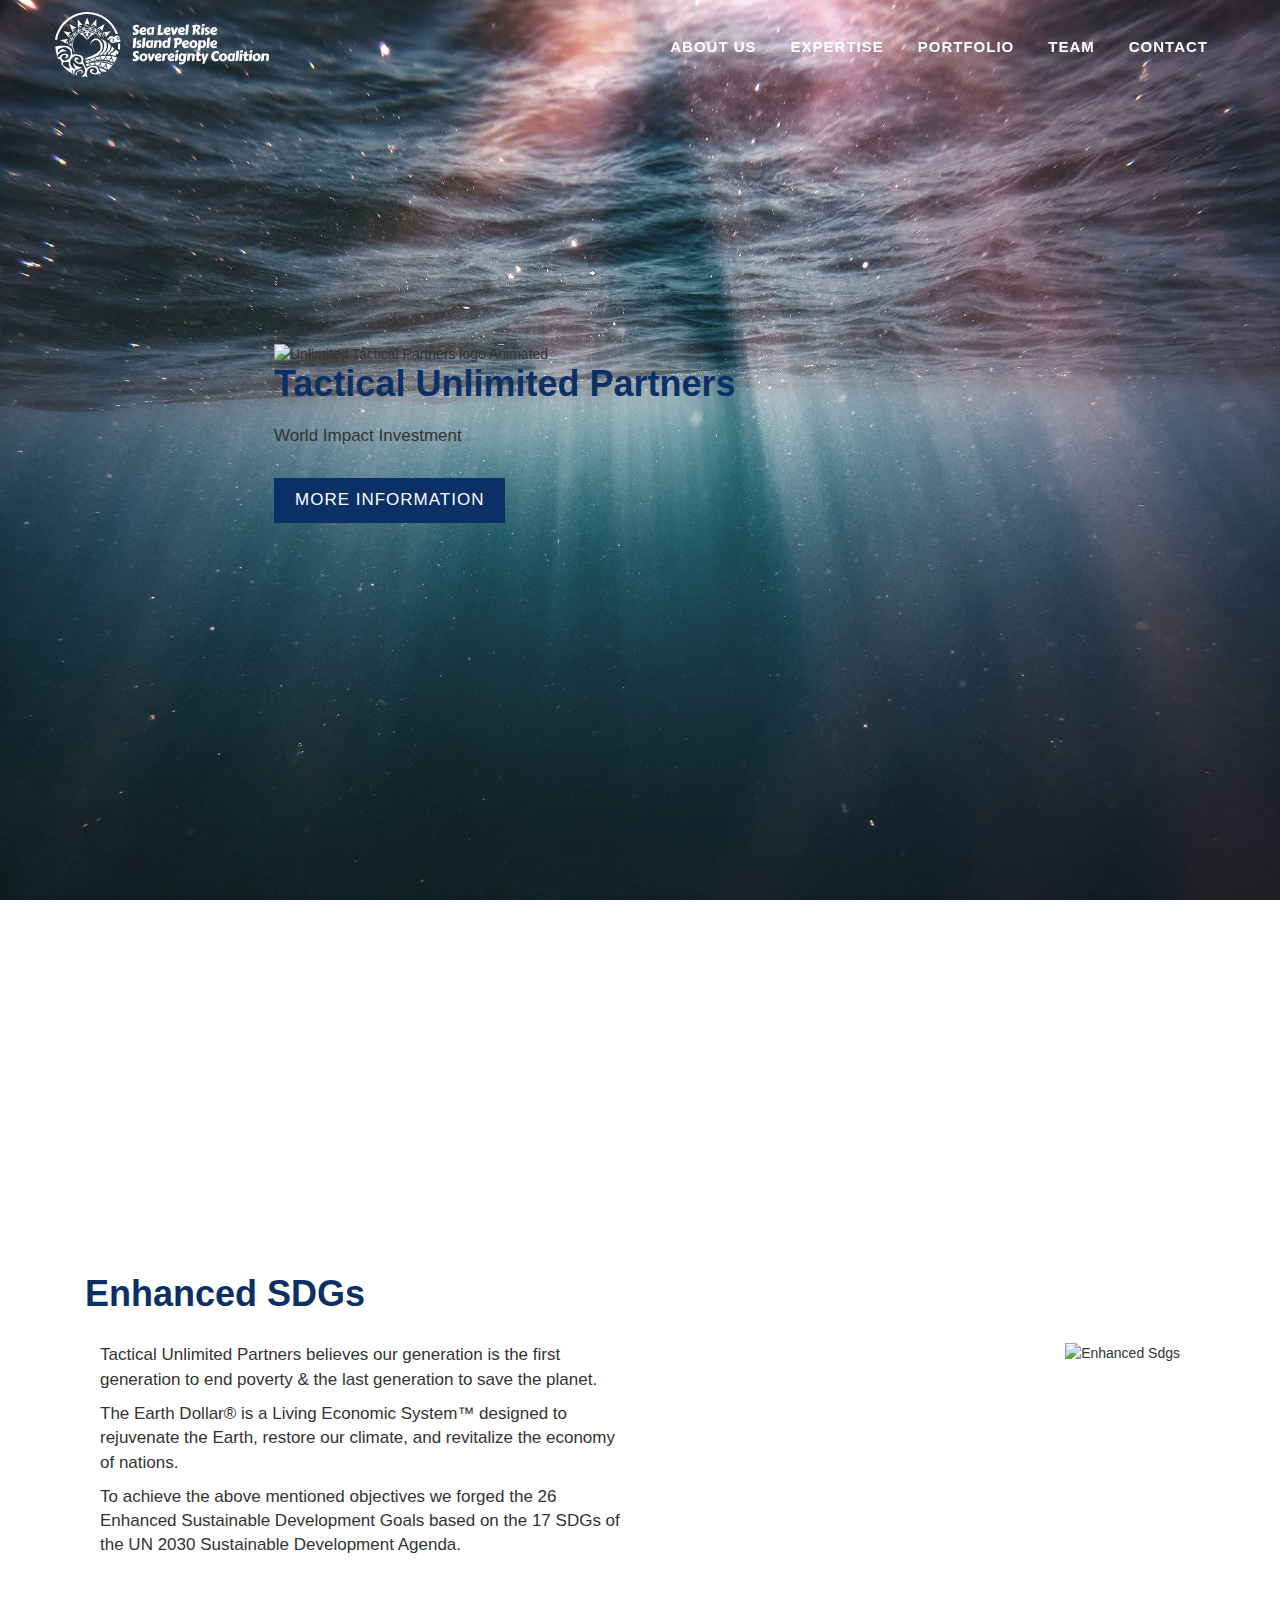
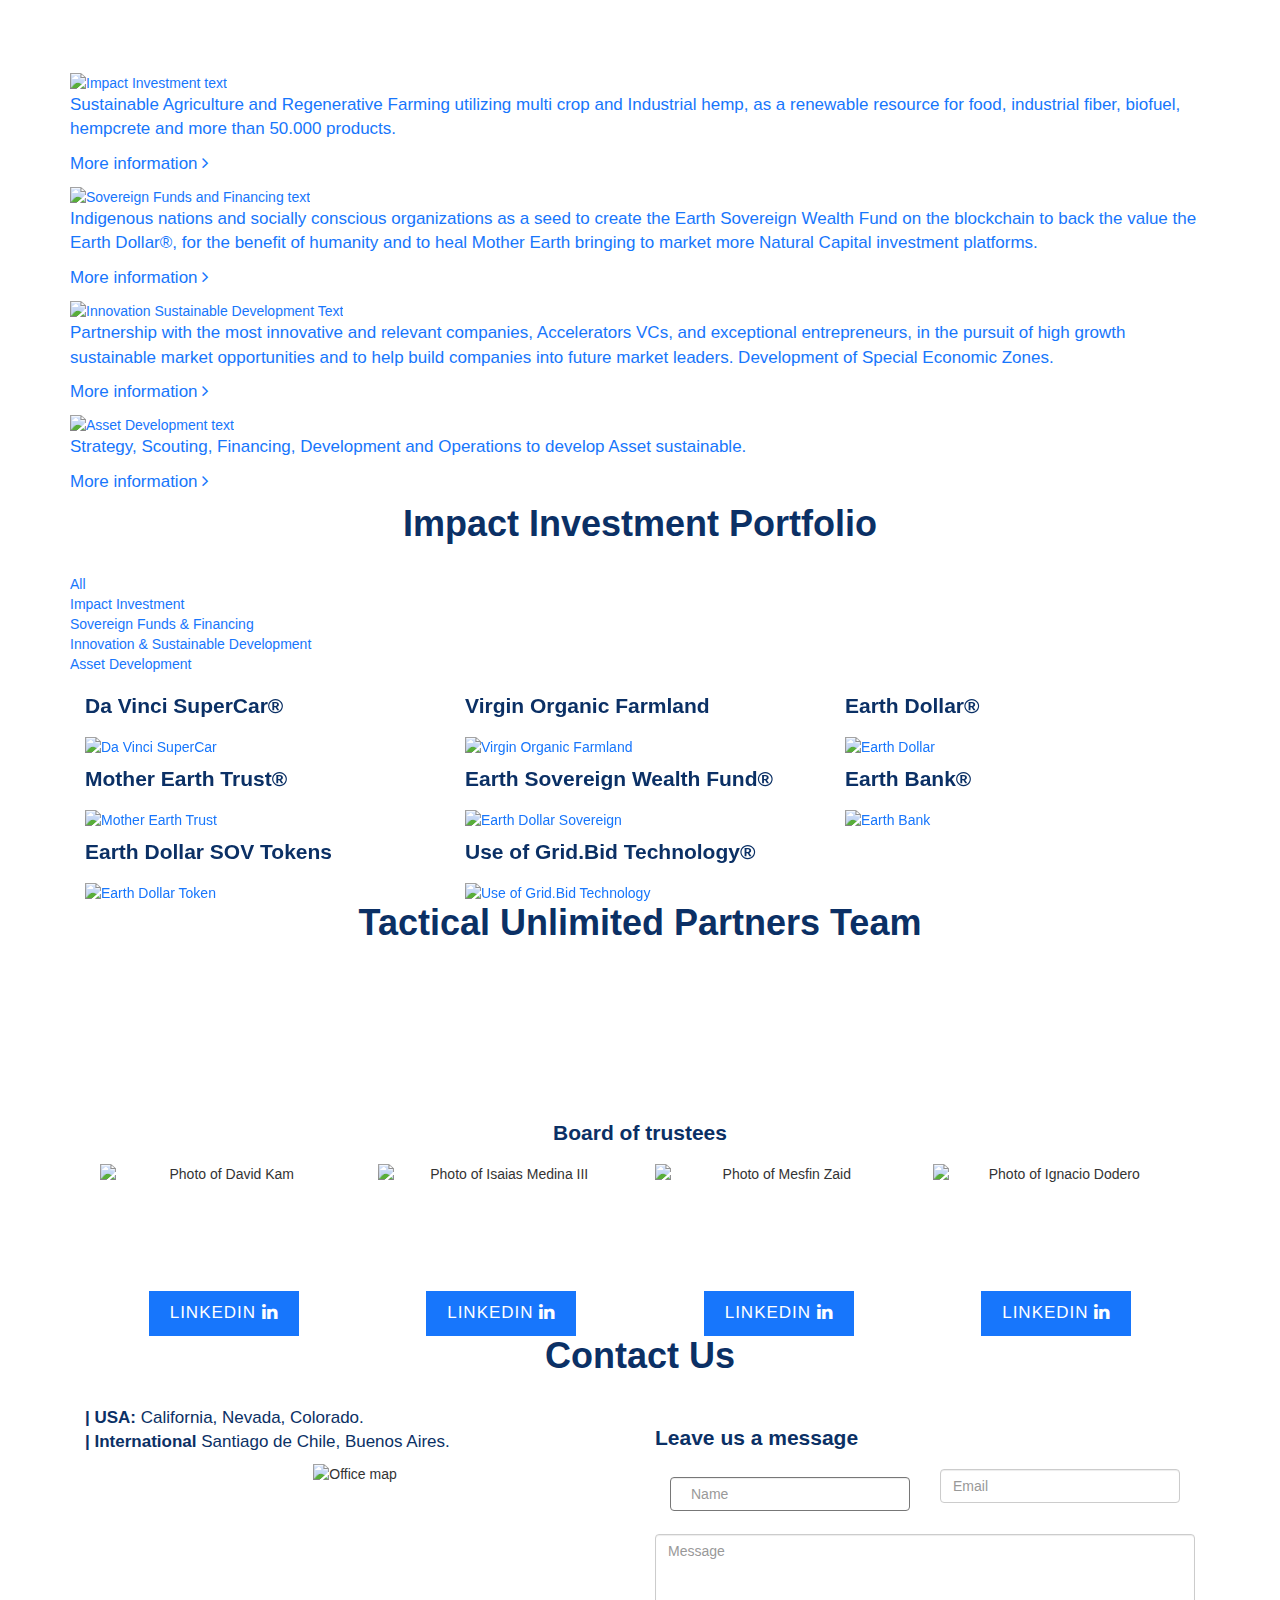
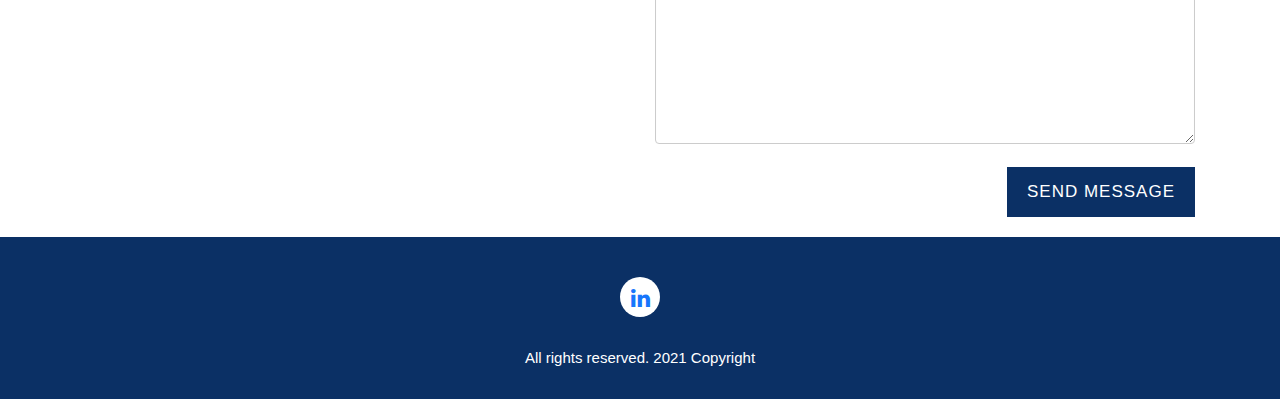
==== commit a36654b9: "Probamos" ====
--- a/petition.html
+++ b/petition.html
@@ -3,7 +3,7 @@
 	<head>
 		<meta charset="utf-8" />
 		<meta name="viewport" content="width=device-width, initial-scale=1" />
-		<title>SLRIPSC</title>
+		<title>Tactical Unlimited Partners</title>
 		<meta name="description" content="" />
 		<meta name="author" content="Facundo A. Strauch and Brian Corbalan" />
 
@@ -50,7 +50,12 @@
 		/>
 		<link rel="preconnect" href="https://fonts.gstatic.com" />
 		<link
-			href="https://fonts.googleapis.com/css2?family=Lato:ital,wght@0,400;0,900;1,400&display=swap"
+			href="https://fonts.googleapis.com/css2?family=Montserrat:wght@400;600&display=swap"
+			rel="stylesheet"
+		/>
+		<link rel="preconnect" href="https://fonts.gstatic.com" />
+		<link
+			href="https://fonts.googleapis.com/css2?family=Libre+Franklin:wght@200;700&display=swap"
 			rel="stylesheet"
 		/>
 
@@ -64,7 +69,7 @@
 	<body id="page-top" data-spy="scroll" data-target=".navbar-fixed-top">
 		<!-- Navigation
     ==========================================-->
-		<nav id="menu" class="navbar navbar-default navbar-fixed-top back-mainblue">
+		<nav id="menu" class="navbar navbar-default navbar-fixed-top">
 			<div class="container">
 				<!-- Brand and toggle get grouped for better mobile display -->
 				<div class="navbar-header">
@@ -78,199 +83,546 @@
 						<span class="icon-bar"></span> <span class="icon-bar"></span>
 						<span class="icon-bar"></span>
 					</button>
-					<a
-						class="navbar-brand page-scroll flex-row logo_large"
-						href="index.html#page-top"
+					<a class="navbar-brand page-scroll flex-row" href="#page-top"
 						><img
 							src="img/logo.svg"
 							class="logo_img"
-							alt="Sea Level Rise Island People Sovereignty Coalition logo"
-					/></a>
-					<a
-						class="navbar-brand page-scroll flex-row logo_small"
-						href="#page-top"
-						><img
-							src="img/logo_small.svg"
-							class="logo_img"
-							alt="Sea Level Rise Island People Sovereignty Coalition logo"
+							alt="Unlimited Tactical Partners logo"
 					/></a>
 				</div>
 
 				<!-- Collect the nav links, forms, and other content for toggling -->
 				<div class="collapse navbar-collapse" id="bs-example-navbar-collapse-1">
 					<ul class="nav navbar-nav navbar-right">
-						<li><a href="index.html#slrc" class="page-scroll">Coalition</a></li>
-						<li>
-							<a href="index.html#earthc" class="page-scroll">Earth Club</a>
-						</li>
-						<li>
-							<a href="index.html#sids" class="page-scroll">Island Nation</a>
-						</li>
-						<li>
-							<a href="index.html#petitions" class="page-scroll">Petitions</a>
-						</li>
-						<li>
-							<a href="index.html#alliances" class="page-scroll">Alliances</a>
-						</li>
-						<li><a href="index.html#goals" class="page-scroll">Goals</a></li>
+						<li><a href="#tup" class="page-scroll">About Us</a></li>
+						<li><a href="#expertise" class="page-scroll">Expertise</a></li>
+						<li><a href="#portfolio" class="page-scroll">Portfolio</a></li>
+						<li><a href="#team" class="page-scroll">Team</a></li>
+						<li><a href="#contact" class="page-scroll">Contact</a></li>
 					</ul>
 				</div>
 				<!-- /.navbar-collapse -->
 			</div>
 			<!-- /.container-fluid -->
 		</nav>
-
-		<!-- Sign to Protect Section -->
-		<div>
-			<div class="first container">
-				<div class="row col-xs-12 col-md-12 first slrc_paragraph last-half">
+		<!-- Header -->
+		<header id="header flex">
+			<div class="intro overlay align-center">
+				<div class="container">
+					<div class="row">
+						<div class="col-md-8 col-md-offset-2 intro-text">
+							<img
+								src="img/logo-animation.gif"
+								class="logo_animated"
+								alt="Unlimited Tactical Partners logo Animated"
+							/>
+							<h1>Tactical Unlimited Partners</h1>
+							<p>World Impact Investment</p>
+							<a href="#tup" class="btn btn-custom btn-lg page-scroll mb-2em"
+								>More information</a
+							>
+						</div>
+					</div>
+				</div>
+			</div>
+		</header>
+
+		<!-- About Section -->
+		<div id="tup">
+			<div class="container pb-120">
+				<div class="row">
+					<div class="col-xs-12 col-md-12 white">
+						<div class="section-title">
+							<h2 class="white">Tactical Unlimited Partners</h2>
+						</div>
+						<div class="col-xs-12 col-md-6">
+							<p>
+								Tactical Unlimited Partners is an impact investment and advisory firm focused on People, Planet, Prosperity, Peace, and long term Sustainability.
+							</p>
+							<p>
+								Areas of expertise:<br />
+								- Impact Investment<br />
+								- Sovereign funds and financing<br />
+								- Innovation & sustainable development<br />
+								- Asset development
+							</p>
+						</div>
+						<div class="col-xs-12 col-md-6">
+							<p>
+								Our mission is to manage and capitalize the added value of Traditional and Natural Capital Assets creating wealth, prosperity and abundance© while protecting Mother Earth.
+							</p>
+							<p>
+								Our network of partners entails The Earth Dollar®, The Earth Bank®, the Earth Sovereign Wealth Fund® and Unlimited Hemp Company®.
+							</p>
+							<p>
+								We strongly believe in the responsibility of present generations towards future generations to guarantee that 7 generations forward bequeath a planet that is not irreversibly damaged.
+							</p>
+						</div>
+					</div>
+				</div>
+			</div>
+		</div>
+
+		<div id="vision">
+			<div class="container pb-120">
+				<div class="row">
+					<div class="col-xs-12 col-md-12">
+						<div class="section-title">
+							<h2>Enhanced SDGs</h2>
+						</div>
+						<div class="col-xs-12 col-md-6">
+							<p>
+								Tactical Unlimited Partners believes our generation is the first
+								generation to end poverty & the last generation to save the
+								planet.
+							</p>
+							<p>
+								The Earth Dollar® is a Living Economic System™ designed to
+								rejuvenate the Earth, restore our climate, and revitalize the
+								economy of nations.
+							</p>
+							<p class="mb-2em">
+								To achieve the above mentioned objectives we forged the 26
+								Enhanced Sustainable Development Goals based on the 17 SDGs of
+								the UN 2030 Sustainable Development Agenda.
+							</p>
+						</div>
+						<div class="col-xs-12 col-md-6 flex_end">
+							<img src="img/enhanced_sdg.png" alt="Enhanced Sdgs" class="w95" />
+						</div>
+					</div>
+				</div>
+			</div>
+		</div>
+
+		<!-- Services Section -->
+		<div id="expertise">
+			<div class="core_one">
+				<div class="container flex justify-content-center">
+					<div class="container_service">
+						<a href="impact_investment.html" class="core_hover">
+							<img
+								src="img/services/impact-investment.svg"
+								alt="Impact Investment text"
+								class="core_title"
+							/>
+							<p>
+								Sustainable Agriculture and Regenerative Farming utilizing multi
+								crop and Industrial hemp, as a renewable resource for food,
+								industrial fiber, biofuel, hempcrete and more than 50.000
+								products.
+							</p>
+							<p class="more_info">
+								More information <i class="fa fa-angle-right fs-18"></i>
+							</p>
+						</a>
+					</div>
+				</div>
+			</div>
+
+			<div class="core_two">
+				<div class="container flex justify-content-center">
+					<div class="container_service">
+						<a href="sovereign_funds_and_financing.html" class="core_hover">
+							<img
+								src="img/services/sovereign-funds-financing.svg"
+								alt="Sovereign Funds and Financing text"
+								class="core_title"
+							/>
+							<p>
+								Indigenous nations and socially conscious organizations as a
+								seed to create the Earth Sovereign Wealth Fund on the blockchain
+								to back the value the Earth Dollar®, for the benefit of humanity
+								and to heal Mother Earth bringing to market more Natural Capital
+								investment platforms.
+							</p>
+							<p class="more_info">
+								More information <i class="fa fa-angle-right fs-18"></i>
+							</p>
+						</a>
+					</div>
+				</div>
+			</div>
+
+			<div class="core_three">
+				<div class="container flex justify-content-center">
+					<div class="container_service">
+						<a
+							href="innovation_sustainable_development.html"
+							class="core_hover"
+						>
+							<img
+								src="img/services/innovation-sustainable-development.svg"
+								alt="Innovation Sustainable Development Text"
+								class="core_title"
+							/>
+							<p>
+								Partnership with the most innovative and relevant companies,
+								Accelerators VCs, and exceptional entrepreneurs, in the pursuit
+								of high growth sustainable market opportunities and to help
+								build companies into future market leaders. Development of
+								Special Economic Zones.
+							</p>
+							<p class="more_info">
+								More information <i class="fa fa-angle-right fs-18"></i>
+							</p>
+						</a>
+					</div>
+				</div>
+			</div>
+
+			<div class="core_four">
+				<div class="container flex justify-content-center">
+					<div class="container_service">
+						<a href="asset_development.html" class="core_hover">
+							<img
+								src="img/services/asset-develpment.svg"
+								alt="Asset Development text"
+								class="core_title"
+							/>
+							<p>
+								Strategy, Scouting, Financing, Development and Operations to
+								develop Asset sustainable.
+							</p>
+							<p class="more_info">
+								More information <i class="fa fa-angle-right fs-18"></i>
+							</p>
+						</a>
+					</div>
+				</div>
+			</div>
+		</div>
+
+		<!-- Gallery Section -->
+		<div id="portfolio">
+			<div class="container">
+				<div class="section-title text-center center">
+					<h2>Impact Investment Portfolio</h2>
+				</div>
+				<div class="categories">
+					<ul class="cat">
+						<li>
+							<ol class="type">
+								<li><a href="#" data-filter="*" class="active">All</a></li>
+								<li><a href="#" data-filter=".sd">Impact Investment</a></li>
+								<li>
+									<a href="#" data-filter=".les">Sovereign Funds & Financing</a>
+								</li>
+								<li>
+									<a href="#" data-filter=".sa"
+										>Innovation & Sustainable Development</a
+									>
+								</li>
+								<li><a href="#" data-filter=".ad">Asset Development</a></li>
+							</ol>
+						</li>
+					</ul>
+					<div class="clearfix"></div>
+				</div>
+				<div class="row">
+					<div class="portfolio-items">
+						<div class="col-sm-6 col-md-4 sd">
+							<div class="portfolio-item">
+								<a href="impact_investment.html#davincisupercar">
+									<div class="hover-bg">
+										<div class="hover-text">
+											<h4>Da Vinci SuperCar®</h4>
+										</div>
+										<img
+											src="img/portfolio/davinci-supercars.jpg"
+											class="img-responsive"
+											alt="Da Vinci SuperCar"
+										/>
+									</div>
+								</a>
+							</div>
+						</div>
+						<div class="col-sm-6 col-md-4 sd">
+							<div class="portfolio-item">
+								<a href="impact_investment.html#virginorganicfarmland">
+									<div class="hover-bg">
+										<div class="hover-text">
+											<h4>Virgin Organic Farmland</h4>
+										</div>
+										<img
+											src="img/portfolio/virgin-organic-farmland.jpg"
+											class="img-responsive"
+											alt="Virgin Organic Farmland"
+										/>
+									</div>
+								</a>
+							</div>
+						</div>
+						<div class="col-sm-6 col-md-4 les">
+							<div class="portfolio-item">
+								<a href="sovereign_funds_and_financing.html#earthdollar">
+									<div class="hover-bg">
+										<div class="hover-text">
+											<h4>Earth Dollar®</h4>
+										</div>
+										<img
+											src="img/portfolio/earth-dollar.jpg"
+											class="img-responsive"
+											alt="Earth Dollar"
+										/></div
+								></a>
+							</div>
+						</div>
+						<div class="col-sm-6 col-md-4 les">
+							<div class="portfolio-item">
+								<a href="sovereign_funds_and_financing.html#motherearth">
+									<div class="hover-bg">
+										<div class="hover-text">
+											<h4>Mother Earth Trust®</h4>
+										</div>
+										<img
+											src="img/portfolio/mother-earth.jpg"
+											class="img-responsive"
+											alt="Mother Earth Trust"
+										/></div
+								></a>
+							</div>
+						</div>
+						<div class="col-sm-6 col-md-4 les">
+							<div class="portfolio-item">
+								<a
+									href="sovereign_funds_and_financing.html#earthdollarsovereign"
+								>
+									<div class="hover-bg">
+										<div class="hover-text">
+											<h4>Earth Sovereign Wealth Fund®</h4>
+										</div>
+										<img
+											src="img/portfolio/earth-dollar-sovereign.jpg"
+											class="img-responsive"
+											alt="Earth Dollar Sovereign"
+										/></div
+								></a>
+							</div>
+						</div>
+						<div class="col-sm-6 col-md-4 les">
+							<div class="portfolio-item">
+								<a href="sovereign_funds_and_financing.html#earthbank">
+									<div class="hover-bg">
+										<div class="hover-text">
+											<h4>Earth Bank®</h4>
+										</div>
+										<img
+											src="img/portfolio/earth-bank.jpg"
+											class="img-responsive"
+											alt="Earth Bank"
+										/></div
+								></a>
+							</div>
+						</div>
+						<div class="col-sm-6 col-md-4 les">
+							<div class="portfolio-item">
+								<a href="sovereign_funds_and_financing.html#coinearthdollar">
+									<div class="hover-bg">
+										<div class="hover-text">
+											<h4>Earth Dollar SOV Tokens</h4>
+										</div>
+										<img
+											src="img/portfolio/earth-coin.jpg"
+											class="img-responsive"
+											alt="Earth Dollar Token"
+										/></div
+								></a>
+							</div>
+						</div>
+						<div class="col-sm-6 col-md-4 ad">
+							<div class="portfolio-item">
+								<a href="asset_development.html#gridbid">
+									<div class="hover-bg">
+										<div class="hover-text">
+											<h4>Use of Grid.Bid Technology®</h4>
+										</div>
+										<img
+											src="img/portfolio/grid-bid.jpg"
+											class="img-responsive"
+											alt="Use of Grid.Bid Technology"
+										/>
+									</div>
+								</a>
+							</div>
+						</div>
+					</div>
+				</div>
+			</div>
+		</div>
+		<!-- Testimonials Section -->
+		<div id="team" class="text-center">
+			<div class="overlay">
+				<div class="container">
 					<div class="section-title">
-						<h2 class="tx-center">Law of the Seas</h2>
-					</div>
-					<div class="col-xs-12 col-md-12 mb-2em">
-						<img
-							src="img/Petitions/petition-01.jpg"
-							class="petitionimg"
-							alt="turtle happy"
-						/>
-					</div>
-					<div
-						class="col-xs-12 col-md-10 col-md-offset-1 col-lg-8 col-lg-offset-2 tx-center mb-2em"
-					>
-						<p>
-							United Nations Convention On The Law Of The Seas (UNCLOS) must act
-							as the world constitution for the oceans to address the hardships
-							affecting all members of the Coalition and coastal nations by
-							answering the following questions as stated in the UNGA Resolution
-							A/73/10, Annex B of the UN created International Law Commission:
-							(i) Possible legal effects of sea-level rise on the baselines and
-							outer limits of the maritime spaces which are measured from the
-							baselines.
+						<h2>Tactical Unlimited Partners Team</h2>
+						<p class="white w75 mb-2em">
+							Tactical Unlimited Partners is the sum of its actors, seasoned
+							multidimensional international experts dedicated to influence
+							trends across the globe. Our team is composed of highly trained
+							academics and practitioners with global experience in complex
+							political, investment and innovative environments representing
+							sovereign nations and private players to forge new dimensional
+							parameters.
 						</p>
 					</div>
-
-						<div
-							class="col-xs-12 col-md-10 col-md-offset-1 col-lg-8 col-lg-offset-2 tx-center mb-2em"
-						>
-							<p class="uppercase">
-								Campaign to exercise our right to petition the un member states.
-								For good governance in the high seas to protect
-								marinebiodiversity and a sustainable planet for future
-								generations to come.
-							</p>
-						</div>
-
-						<div class="col-xs-12 col-md-12 mb-2em">
-							<h3>The importance of the ocean and cryosphere for people.</h3>
-						</div>
-						<div class="col-xs-12 col-md-6 mb-2em">
-							<p>
-								All people on Earth depend directly or indirectly on the ocean
-								and cryosphere. The global ocean covers 71% of the Earth surface
-								and contains about 97% of the Earth’s water. The cryosphere
-								refers to frozen components of the Earth system.
-							</p>
-							<p>
-								Around 10% of Earth’s land area is covered by glaciers or ice
-								sheets. The ocean and cryosphere support unique habitats and are
-								interconnected with other components of the climate system
-								through global exchange of water, energy and carbon. The
-								projected responses of the ocean and cryosphere to past and
-								current human-induced greenhouse gas emissions and ongoing
-								global warming include climate feedbacks, changes over decades
-								to millennia that cannot be avoided, thresholds of abrupt
-								change, and irreversibility.
-							</p>
-							<p>
-								Human communities in close connection with coastal environments,
-								small islands (including Small Island Developing States, SIDS),
-								polar areas and high mountains7 are particularly exposed to
-								ocean and cryosphere change, such as sea level rise, extreme sea
-								level and shrinking cryosphere. Other communities further from
-								the coast are also exposed to changes in the ocean, such as
-								through extreme weather events
-							</p>
-						</div>
-
-						<div class="col-xs-12 col-md-6 mb-2em">
-							<p>
-								Today, around 4 million people live permanently in the Arctic
-								region, of whom 10% are Indigenous. The low-lying coastal zone8
-								is currently home to around 680 million people (nearly 10% of
-								the 2010 global population), projected to reach more than one
-								billion by 2050. SIDS are home to 65 million people. Around 670
-								million people (nearly 10% of the 2010 global population),
-								including Indigenous peoples, live in high mountain regions in
-								all continents except Antarctica. In high mountain regions,
-								population is projected to reach between 740 and 840 million by
-								2050 (about 8.4–8.7% of the projected global population).
-							</p>
-							<p>
-								In addition to their role within the climate system, such as the
-								uptake and redistribution of natural and anthropogenic carbon
-								dioxide (CO2) and heat, as well as ecosystem support, services
-								provided to people by the ocean and/or cryosphere include food
-								and water supply, renewable energy, and benefits for health and
-								well-being, cultural values, tourism, trade, and transport. The
-								state of the ocean and cryosphere interacts with each aspect of
-								sustainability reflected in the United Nations Sustainable
-								Development Goals (SDGs).
-							</p>
+					<div class="row">
+						<div class="col-md-12">
+							<h3 class="team_title">Board of trustees</h3>
+						</div>
+						<div class="col-md-12">
+							<div class="col-md-3">
+								<img
+									src="img/team/team-1.jpg"
+									class="img-responsive disp-inline"
+									alt="Photo of David Kam"
+								/>
+								<h4 class="white">David Kam</h4>
+								<p class="white">Director</p>
+								<a
+									href="https://www.linkedin.com/in/ambassador-david-kam/"
+									target="_blank"
+									><p class="btn btn-custom-in btn-lg mt0">
+										LinkedIn <i class="fa fa-linkedin fs-18"></i></p
+								></a>
+							</div>
+							<div class="col-md-3">
+								<img
+									src="img/team/team-3.jpg"
+									class="img-responsive disp-inline"
+									alt="Photo of Isaias Medina III"
+								/>
+								<h4 class="white">Isaias Medina III</h4>
+								<p class="white">Director</p>
+								<a
+									href="https://www.linkedin.com/in/isaias-medina-iii-/"
+									target="_blank"
+									><p class="btn btn-custom-in btn-lg mt0">
+										LinkedIn <i class="fa fa-linkedin fs-18"></i></p
+								></a>
+							</div>
+							<div class="col-md-3">
+								<img
+									src="img/team/team-2.jpg"
+									class="img-responsive disp-inline"
+									alt="Photo of Mesfin Zaid"
+								/>
+								<h4 class="white">Mesfin Zaid</h4>
+								<p class="white">Director</p>
+								<a
+									href="https://www.linkedin.com/in/mesfin-zaid-8640822b/"
+									target="_blank"
+									><p class="btn btn-custom-in btn-lg mt0">
+										LinkedIn <i class="fa fa-linkedin fs-18"></i></p
+								></a>
+							</div>
+							<div class="col-md-3">
+								<img
+									src="img/team/team-4.jpg"
+									class="img-responsive disp-inline"
+									alt="Photo of Ignacio Dodero"
+								/>
+								<h4 class="white">Ignacio Dodero</h4>
+								<p class="white">Director</p>
+								<a
+									href="https://www.linkedin.com/in/ignaciododero/"
+									target="_blank"
+									><p class="btn btn-custom-in btn-lg mt0">
+										LinkedIn <i class="fa fa-linkedin fs-18"></i></p
+								></a>
+							</div>
 						</div>
 					</div>
 				</div>
 			</div>
 		</div>
-
-		<div class="col-xs-12 col-md-6">
-			<h3>Leave us a message</h3>
-			<form name="sentMessage" id="contactForm" novalidate>
-						  <div class="row">
-							  <div class="col-md-6">
-								  <div class="form-group">
-									  <input
-										  type="text"
-										  id="name"
-										  class="form-control"
-										  placeholder="Name"
-										  required="required"
-									  />
-									  <p class="help-block text-danger"></p>
-								  </div>
-							  </div>
-							  <div class="col-md-6">
-								  <div class="form-group">
-									  <input
-										  type="email"
-										  id="email"
-										  class="form-control"
-										  placeholder="Email"
-										  required="required"
-									  />
-									  <p class="help-block text-danger"></p>
-								  </div>
-							  </div>
-						  </div>
-						  <div class="form-group">
-							  <textarea
-								  name="message"
-								  id="message"
-								  class="form-control he-15em"
-								  rows="4"
-								  placeholder="Message"
-								  required
-							  ></textarea>
-							  <p class="help-block text-danger"></p>
-						  </div>
-						  <div id="success"></div>
-						  <button type="submit" class="btn btn-custom btn-lg float-right">
-							  Send Message
-						  </button>
-					  </form>
-		  </div>
-
-
-
+		<!-- Contact Section -->
+		<div id="contact">
+			<div class="container">
+				<div class="section-title text-center">
+					<h2>Contact Us</h2>
+        </div>
+        <div class="col-xs-12 col-md-6">
+          <p class="maindark">
+          <strong>| USA:</strong> California, Nevada, Colorado.<br>
+          <strong>| International</strong> Santiago de Chile, Buenos Aires.
+          </p>
+          <div class="justify-content-center">
+          <img src="img/mapcontact.svg" alt="Office map" class="map" />
+          </div>
+        </div>
+        <div class="col-xs-12 col-md-6">
+          <h3>Leave us a message</h3>
+          <form name="sentMessage" id="contactForm" novalidate>
+						<div class="row">
+							<div class="col-md-6">
+								<div class="form-group">
+									<input
+										type="text"
+										id="name"
+										class="form-control"
+										placeholder="Name"
+										required="required"
+									/>
+									<p class="help-block text-danger"></p>
+								</div>
+							</div>
+							<div class="col-md-6">
+								<div class="form-group">
+									<input
+										type="email"
+										id="email"
+										class="form-control"
+										placeholder="Email"
+										required="required"
+									/>
+									<p class="help-block text-danger"></p>
+								</div>
+							</div>
+						</div>
+						<div class="form-group">
+							<textarea
+								name="message"
+								id="message"
+								class="form-control he-15em"
+								rows="4"
+								placeholder="Message"
+								required
+							></textarea>
+							<p class="help-block text-danger"></p>
+						</div>
+						<div id="success"></div>
+						<button type="submit" class="btn btn-custom btn-lg float-right">
+							Send Message
+						</button>
+					</form>
+        </div>
+      </div>
+
+
+
+
+
+
+
+
+
+
+
+
+
+
+
+
+
+
+
+
+
+
+
+			</div>
+		</div>
 		<!-- Footer Section -->
 		<div id="footer">
 			<div class="container text-center">
@@ -278,13 +630,7 @@
 					<div class="social">
 						<ul>
 							<li>
-								<a href="#"><i class="fa fa-instagram"></i></a>
-							</li>
-							<li>
-								<a href="#"><i class="fa fa-facebook"></i></a>
-							</li>
-							<li>
-								<a href="#"><i class="fa fa-twitter"></i></a>
+								<a href="#"><i class="fa fa-linkedin"></i></a>
 							</li>
 						</ul>
 					</div>
@@ -294,7 +640,6 @@
 				</div>
 			</div>
 		</div>
-
 		<script type="text/javascript" src="js/jquery.1.11.1.js"></script>
 		<script type="text/javascript" src="js/bootstrap.js"></script>
 		<script type="text/javascript" src="js/SmoothScroll.js"></script>
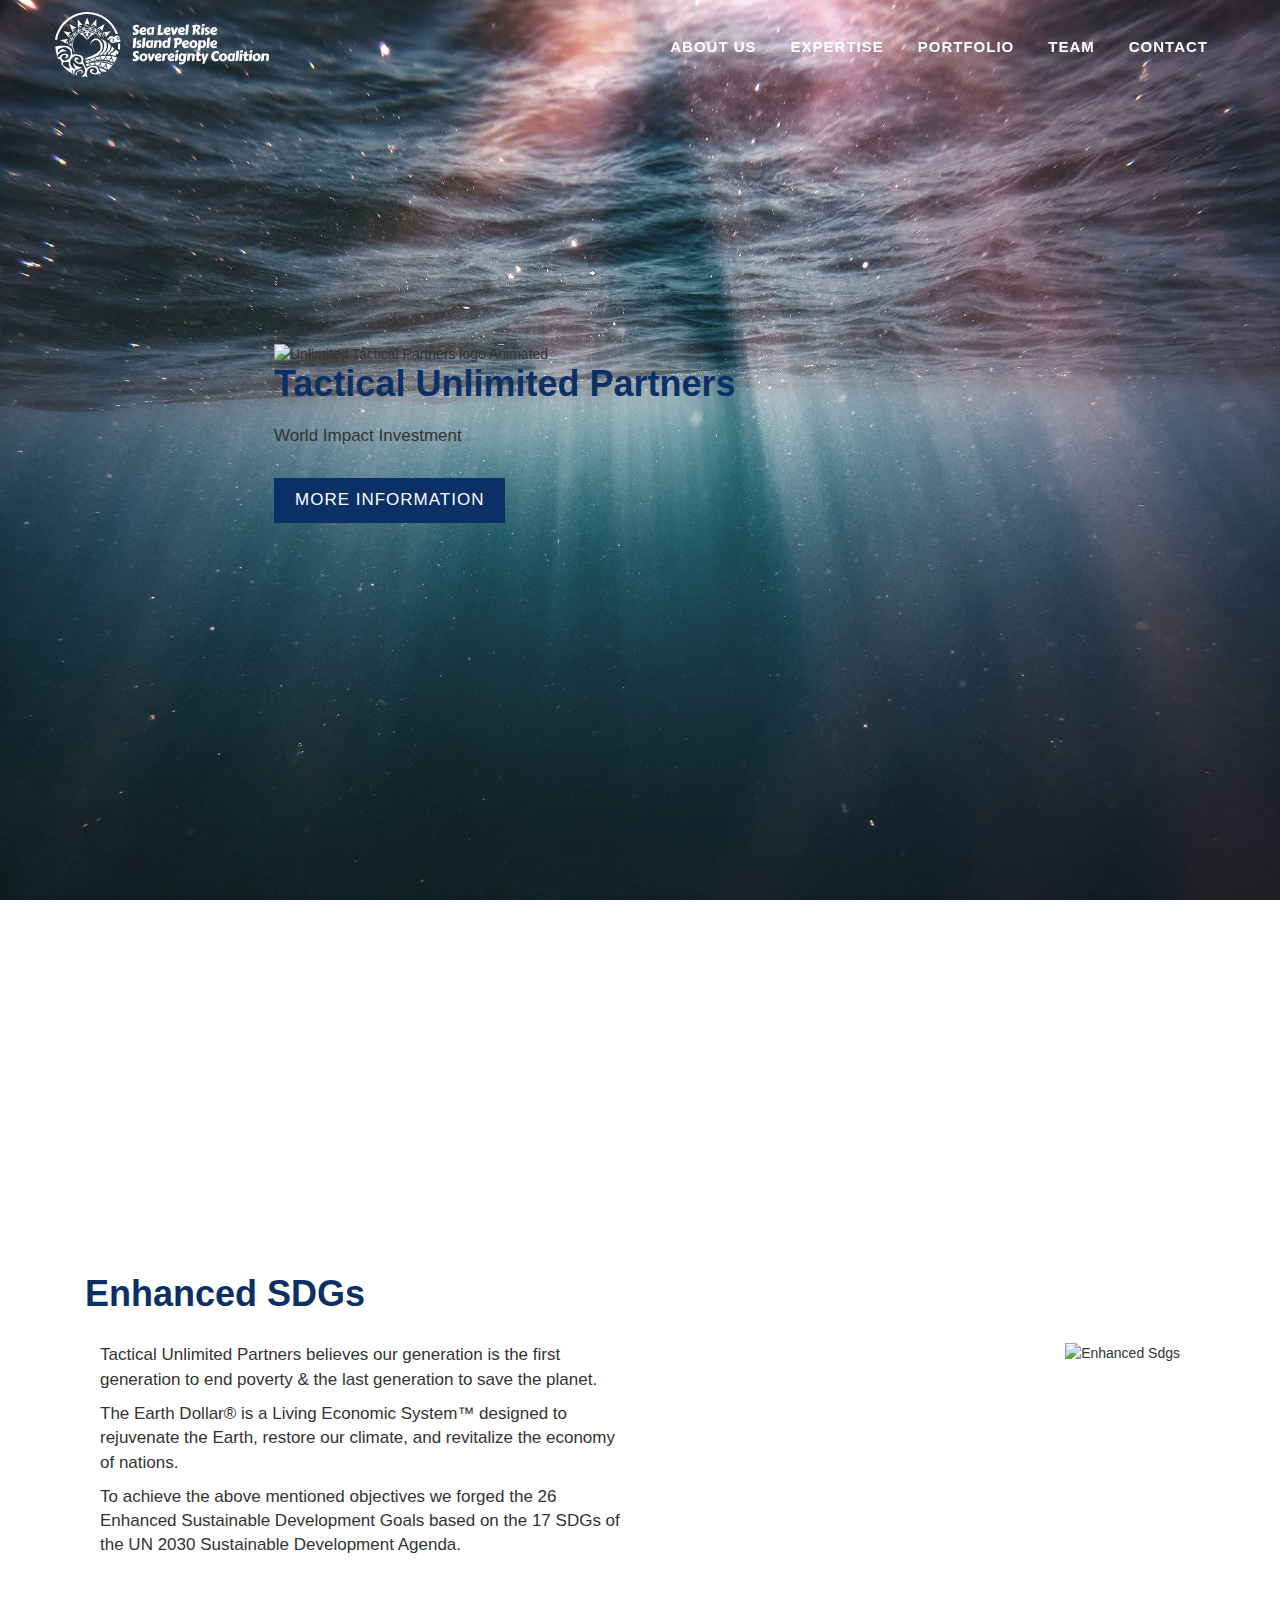
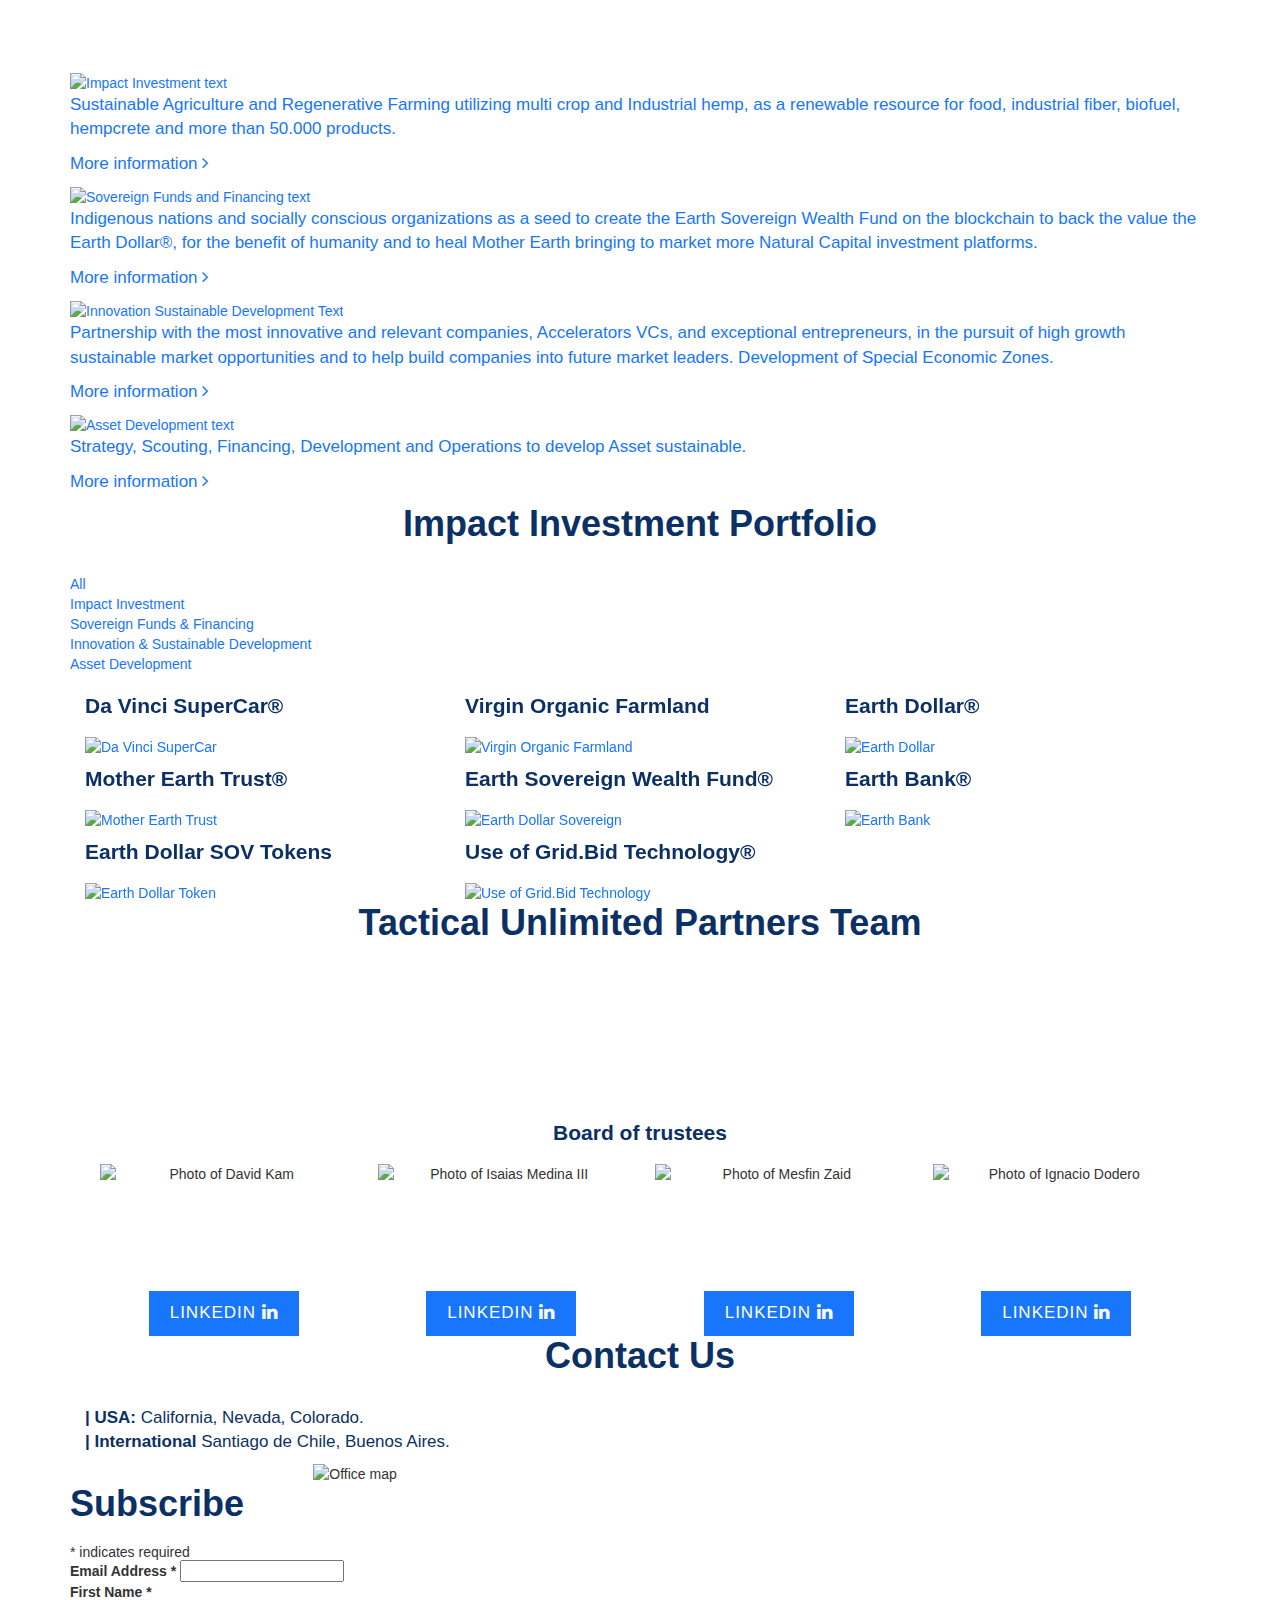
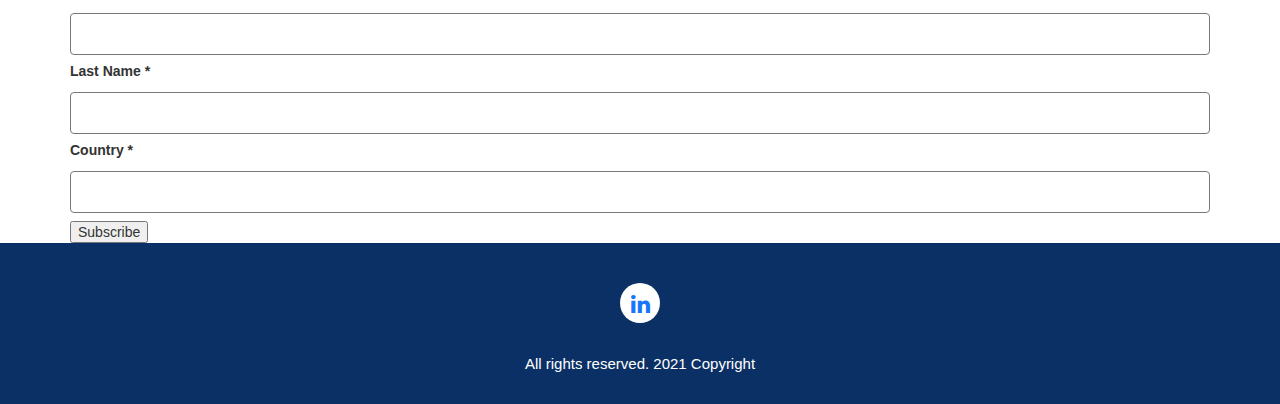
==== commit 17f19395: "Petition Test" ====
--- a/petition.html
+++ b/petition.html
@@ -551,52 +551,49 @@
           <img src="img/mapcontact.svg" alt="Office map" class="map" />
           </div>
         </div>
-        <div class="col-xs-12 col-md-6">
-          <h3>Leave us a message</h3>
-          <form name="sentMessage" id="contactForm" novalidate>
-						<div class="row">
-							<div class="col-md-6">
-								<div class="form-group">
-									<input
-										type="text"
-										id="name"
-										class="form-control"
-										placeholder="Name"
-										required="required"
-									/>
-									<p class="help-block text-danger"></p>
-								</div>
-							</div>
-							<div class="col-md-6">
-								<div class="form-group">
-									<input
-										type="email"
-										id="email"
-										class="form-control"
-										placeholder="Email"
-										required="required"
-									/>
-									<p class="help-block text-danger"></p>
-								</div>
-							</div>
-						</div>
-						<div class="form-group">
-							<textarea
-								name="message"
-								id="message"
-								class="form-control he-15em"
-								rows="4"
-								placeholder="Message"
-								required
-							></textarea>
-							<p class="help-block text-danger"></p>
-						</div>
-						<div id="success"></div>
-						<button type="submit" class="btn btn-custom btn-lg float-right">
-							Send Message
-						</button>
-					</form>
-        </div>
+        <!-- Begin Mailchimp Signup Form -->
+<link href="//cdn-images.mailchimp.com/embedcode/classic-10_7.css" rel="stylesheet" type="text/css">
+<style type="text/css">
+	#mc_embed_signup{background:#fff; clear:left; font:14px Helvetica,Arial,sans-serif; }
+	/* Add your own Mailchimp form style overrides in your site stylesheet or in this style block.
+	   We recommend moving this block and the preceding CSS link to the HEAD of your HTML file. */
+</style>
+<div id="mc_embed_signup">
+<form action="https://app.us1.list-manage.com/subscribe/post?u=cbdb0c9322e2ef90b54d27aba&amp;id=8dfbe80fa4" method="post" id="mc-embedded-subscribe-form" name="mc-embedded-subscribe-form" class="validate" target="_blank" novalidate>
+    <div id="mc_embed_signup_scroll">
+	<h2>Subscribe</h2>
+<div class="indicates-required"><span class="asterisk">*</span> indicates required</div>
+<div class="mc-field-group">
+	<label for="mce-EMAIL">Email Address  <span class="asterisk">*</span>
+</label>
+	<input type="email" value="" name="EMAIL" class="required email" id="mce-EMAIL">
+</div>
+<div class="mc-field-group">
+	<label for="mce-FNAME">First Name  <span class="asterisk">*</span>
+</label>
+	<input type="text" value="" name="FNAME" class="required" id="mce-FNAME">
+</div>
+<div class="mc-field-group">
+	<label for="mce-LNAME">Last Name  <span class="asterisk">*</span>
+</label>
+	<input type="text" value="" name="LNAME" class="required" id="mce-LNAME">
+</div>
+<div class="mc-field-group">
+	<label for="mce-MMERGE3">Country  <span class="asterisk">*</span>
+</label>
+	<input type="text" value="" name="MMERGE3" class="required" id="mce-MMERGE3">
+</div>
+	<div id="mce-responses" class="clear">
+		<div class="response" id="mce-error-response" style="display:none"></div>
+		<div class="response" id="mce-success-response" style="display:none"></div>
+	</div>    <!-- real people should not fill this in and expect good things - do not remove this or risk form bot signups-->
+    <div style="position: absolute; left: -5000px;" aria-hidden="true"><input type="text" name="b_cbdb0c9322e2ef90b54d27aba_8dfbe80fa4" tabindex="-1" value=""></div>
+    <div class="clear"><input type="submit" value="Subscribe" name="subscribe" id="mc-embedded-subscribe" class="button"></div>
+    </div>
+</form>
+</div>
+<script type='text/javascript' src='//s3.amazonaws.com/downloads.mailchimp.com/js/mc-validate.js'></script><script type='text/javascript'>(function($) {window.fnames = new Array(); window.ftypes = new Array();fnames[0]='EMAIL';ftypes[0]='email';fnames[1]='FNAME';ftypes[1]='text';fnames[2]='LNAME';ftypes[2]='text';fnames[3]='MMERGE3';ftypes[3]='text';}(jQuery));var $mcj = jQuery.noConflict(true);</script>
+<!--End mc_embed_signup-->
       </div>
 
 
